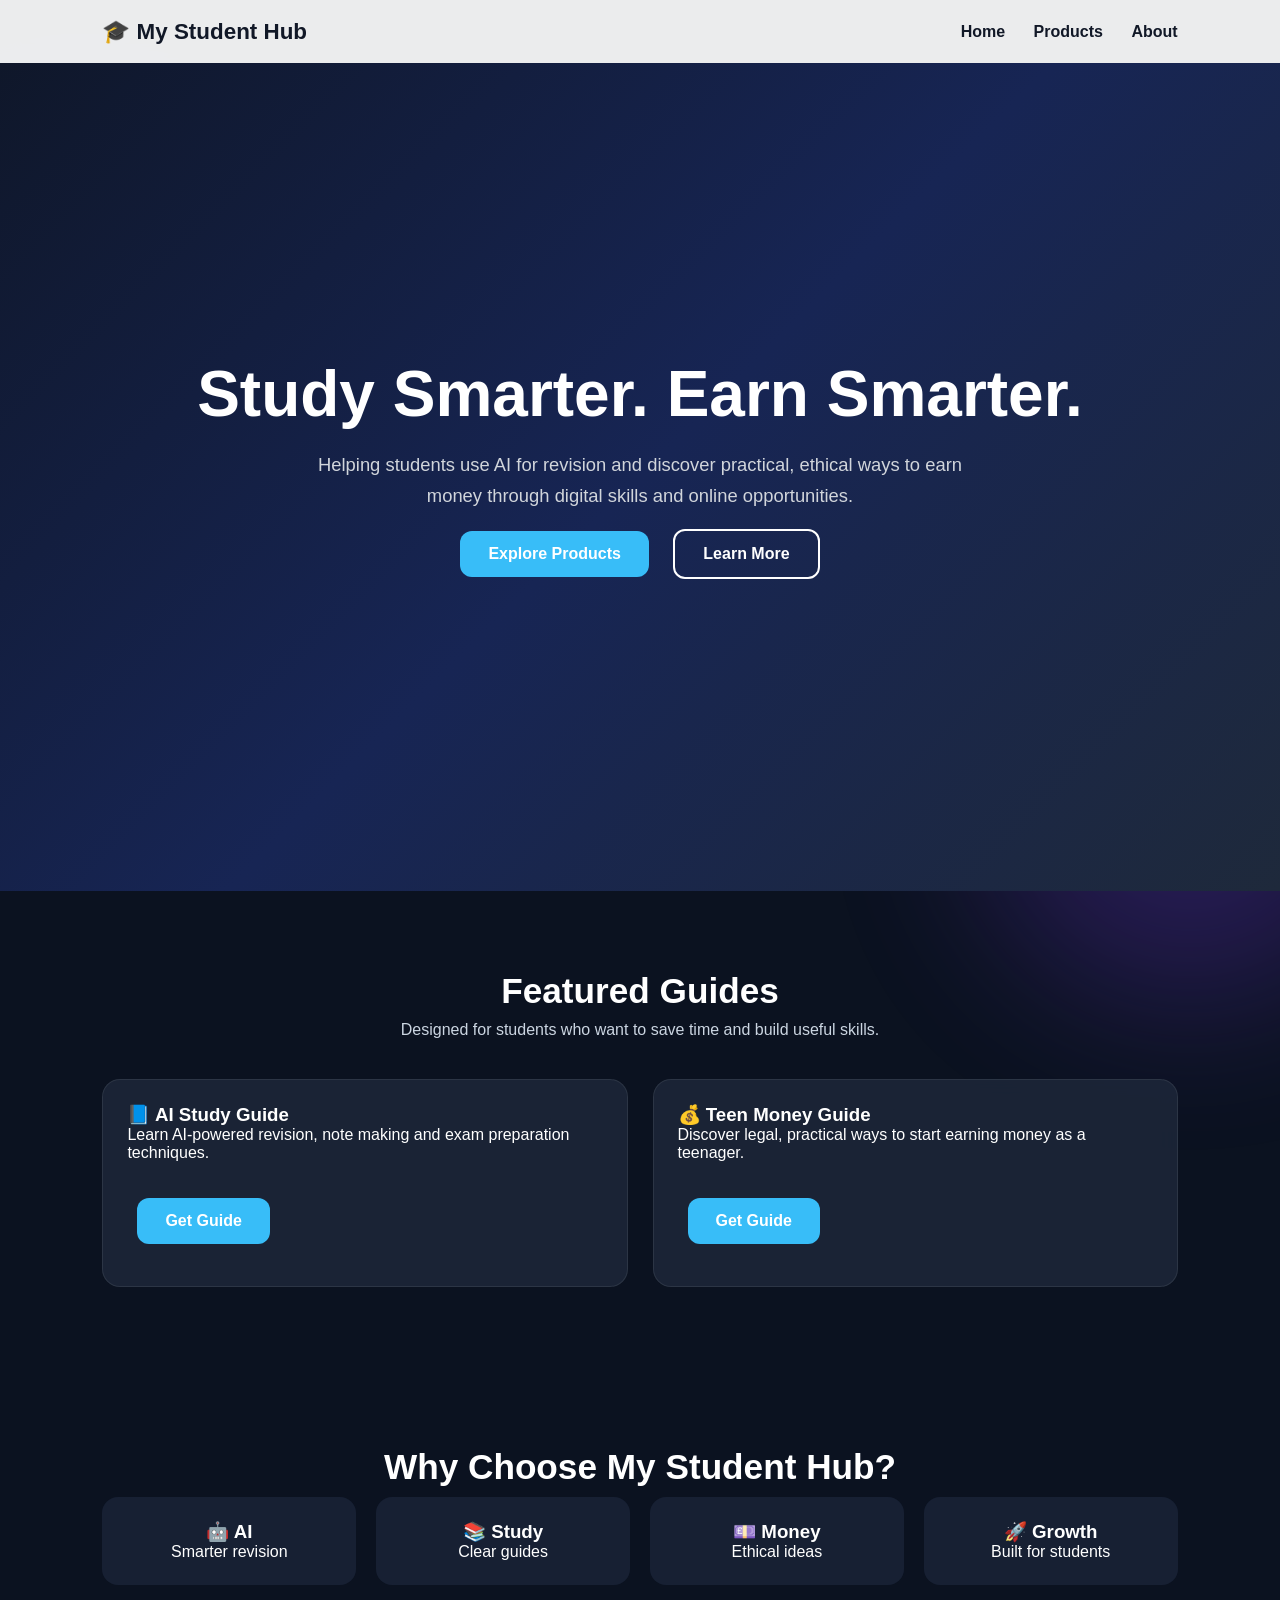
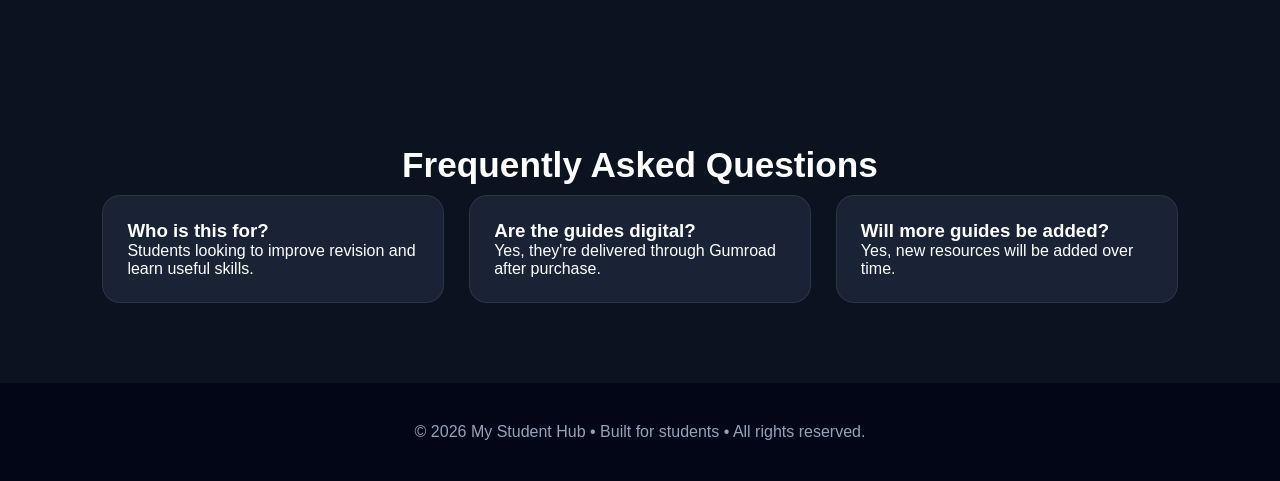
==== index.html @ e9c792fe "index.html" ====
<!DOCTYPE html>
<html lang="en">
<head>
<meta charset="UTF-8">
<meta name="viewport" content="width=device-width, initial-scale=1.0">
<title>My Student Hub | Study Smarter & Earn Online</title>
<meta name="google-site-verification" content="0TuFK6ai9F5RShc6UQ7KDtGLN-FlyP6Ltf-_mfKxZ2s" />
<style>
*{margin:0;padding:0;box-sizing:border-box;scroll-behavior:smooth}
body{font-family:Arial,sans-serif;background:#0b1220;color:#fff;overflow-x:hidden}
body:before,body:after{content:"";position:fixed;border-radius:50%;filter:blur(80px);opacity:.25;z-index:-1}
body:before{width:320px;height:320px;background:#38bdf8;left:-80px;top:120px}
body:after{width:420px;height:420px;background:#7c3aed;right:-120px;bottom:-100px}
nav{position:sticky;top:0;background:rgba(255,255,255,.92);backdrop-filter:blur(10px);display:flex;justify-content:space-between;align-items:center;padding:18px 8%;z-index:99}
.logo{font-weight:700;font-size:1.4rem;color:#111827}
.links a{text-decoration:none;color:#111827;margin-left:24px;font-weight:bold}
.links a:hover{color:#0ea5e9}
.hero{min-height:92vh;display:flex;align-items:center;justify-content:center;text-align:center;padding:40px;background:linear-gradient(135deg,#0f172a,#172554,#1e293b)}
.hero h1{font-size:4rem;margin-bottom:18px}
.hero p{max-width:700px;margin:auto;color:#d1d5db;font-size:1.15rem;line-height:1.7}
.btn{display:inline-block;margin:18px 10px;padding:14px 28px;border-radius:12px;text-decoration:none;font-weight:bold;transition:.3s}
.primary{background:#38bdf8;color:#fff}
.secondary{border:2px solid #fff;color:#fff}
.btn:hover{transform:translateY(-4px)}
section{padding:80px 8%}
h2{text-align:center;font-size:2.2rem;margin-bottom:10px}
.sub{text-align:center;color:#cbd5e1;margin-bottom:40px}
.grid{display:grid;grid-template-columns:repeat(auto-fit,minmax(280px,1fr));gap:25px}
.card{background:rgba(30,41,59,.8);backdrop-filter:blur(10px);padding:24px;border-radius:18px;border:1px solid rgba(255,255,255,.08);transition:.3s}
.card:hover{transform:translateY(-8px)}
.stats{display:grid;grid-template-columns:repeat(auto-fit,minmax(180px,1fr));gap:20px;text-align:center}
.stat{background:#172033;padding:24px;border-radius:16px}
footer{padding:40px 8%;text-align:center;background:#020617;color:#94a3b8}
@media(max-width:700px){
.hero h1{font-size:2.6rem}
nav{flex-direction:column;gap:12px}
.links a{margin:0 10px}
}
</style>
</head>
<body>
<nav>
<div class="logo">🎓 My Student Hub</div>
<div class="links">
<a href="index.html">Home</a>
<a href="product.html">Products</a>
<a href="about.html">About</a>
</div>
</nav>

<section class="hero">
<div>
<h1>Study Smarter. Earn Smarter.</h1>
<p>Helping students use AI for revision and discover practical, ethical ways to earn money through digital skills and online opportunities.</p>
<a class="btn primary" href="product.html">Explore Products</a>
<a class="btn secondary" href="about.html">Learn More</a>
</div>
</section>

<section>
<h2>Featured Guides</h2>
<p class="sub">Designed for students who want to save time and build useful skills.</p>
<div class="grid">
<div class="card">
<h3>📘 AI Study Guide</h3>
<p>Learn AI-powered revision, note making and exam preparation techniques.</p><br>
<a class="btn primary" target="_blank" href="https://pu1se.gumroad.com/l/oousnd">Get Guide</a>
</div>
<div class="card">
<h3>💰 Teen Money Guide</h3>
<p>Discover legal, practical ways to start earning money as a teenager.</p><br>
<a class="btn primary" target="_blank" href="https://pu1se.gumroad.com/l/gugglx">Get Guide</a>
</div>
</div>
</section>

<section>
<h2>Why Choose My Student Hub?</h2>
<div class="stats">
<div class="stat"><h3>🤖 AI</h3><p>Smarter revision</p></div>
<div class="stat"><h3>📚 Study</h3><p>Clear guides</p></div>
<div class="stat"><h3>💷 Money</h3><p>Ethical ideas</p></div>
<div class="stat"><h3>🚀 Growth</h3><p>Built for students</p></div>
</div>
</section>

<section>
<h2>Frequently Asked Questions</h2>
<div class="grid">
<div class="card"><h3>Who is this for?</h3><p>Students looking to improve revision and learn useful skills.</p></div>
<div class="card"><h3>Are the guides digital?</h3><p>Yes, they're delivered through Gumroad after purchase.</p></div>
<div class="card"><h3>Will more guides be added?</h3><p>Yes, new resources will be added over time.</p></div>
</div>
</section>

<footer>
<p>© 2026 My Student Hub • Built for students • All rights reserved.</p>
</footer>
</body>
</html>
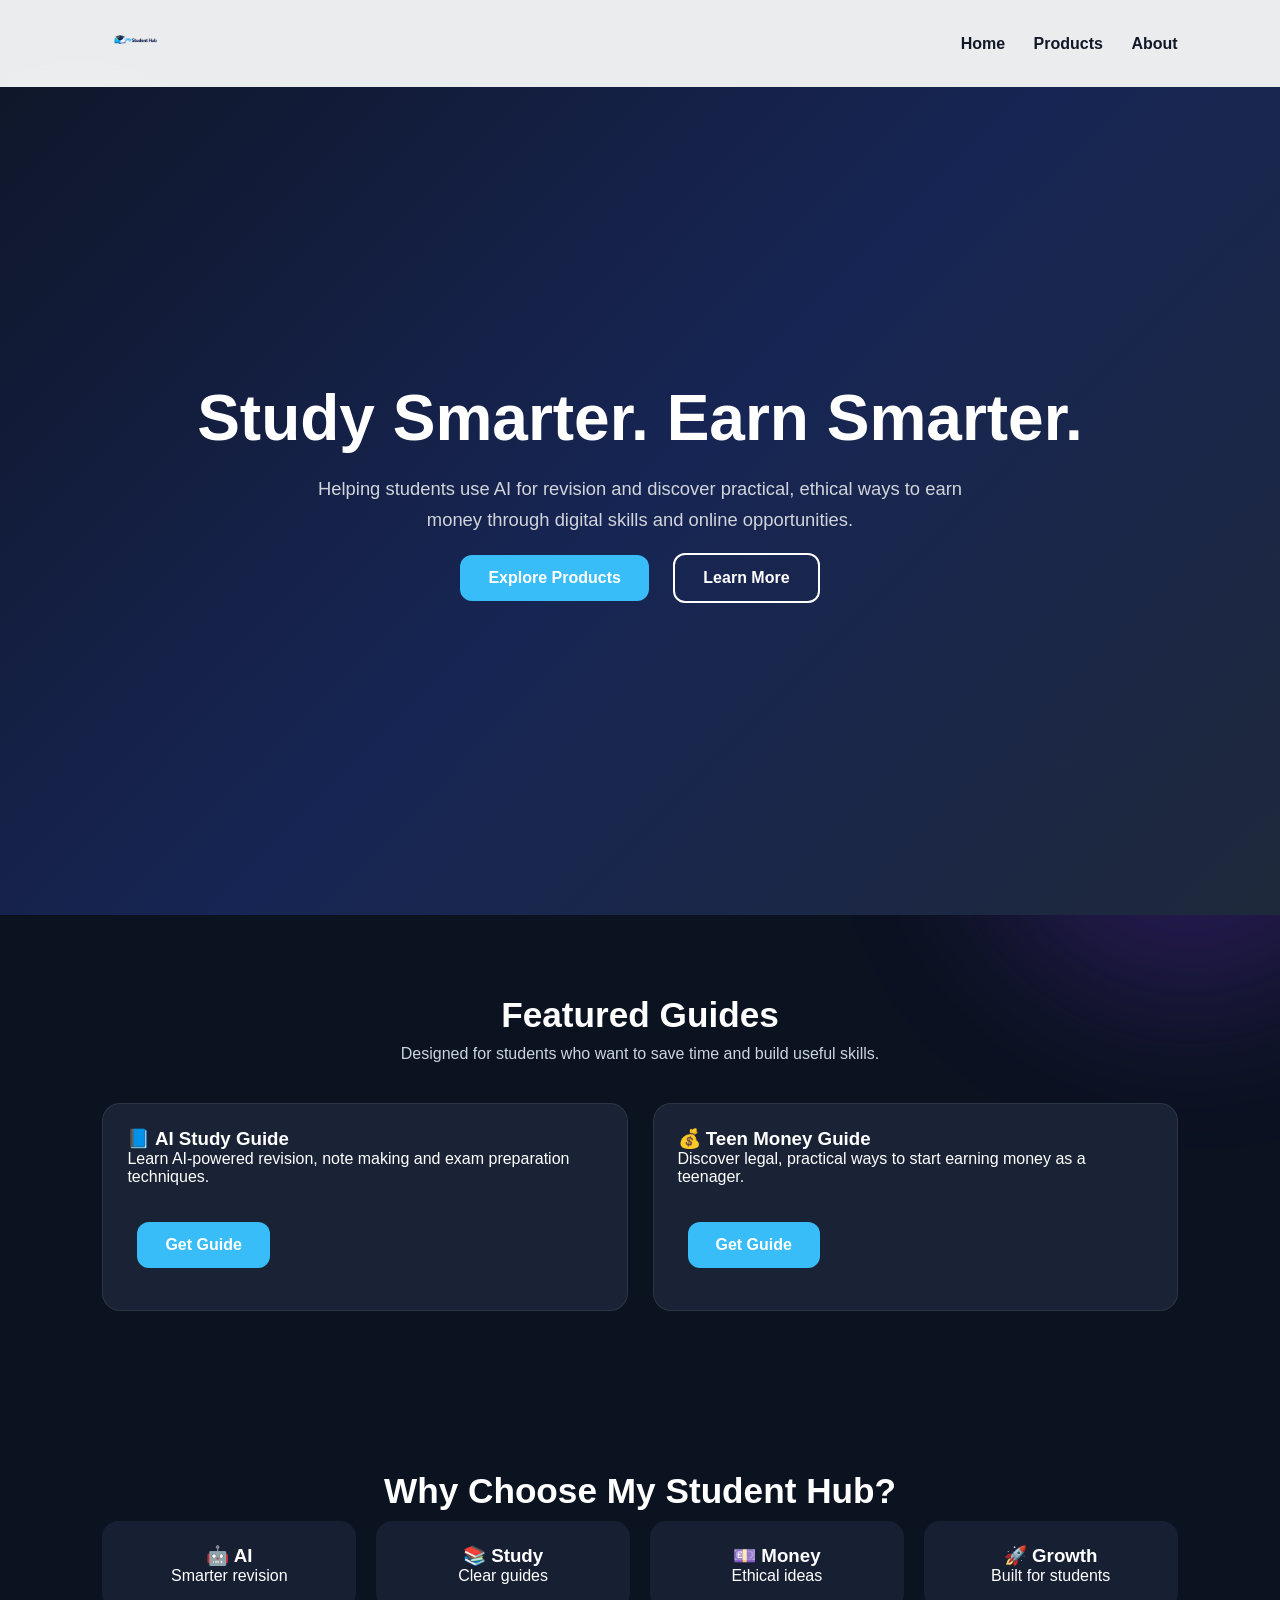
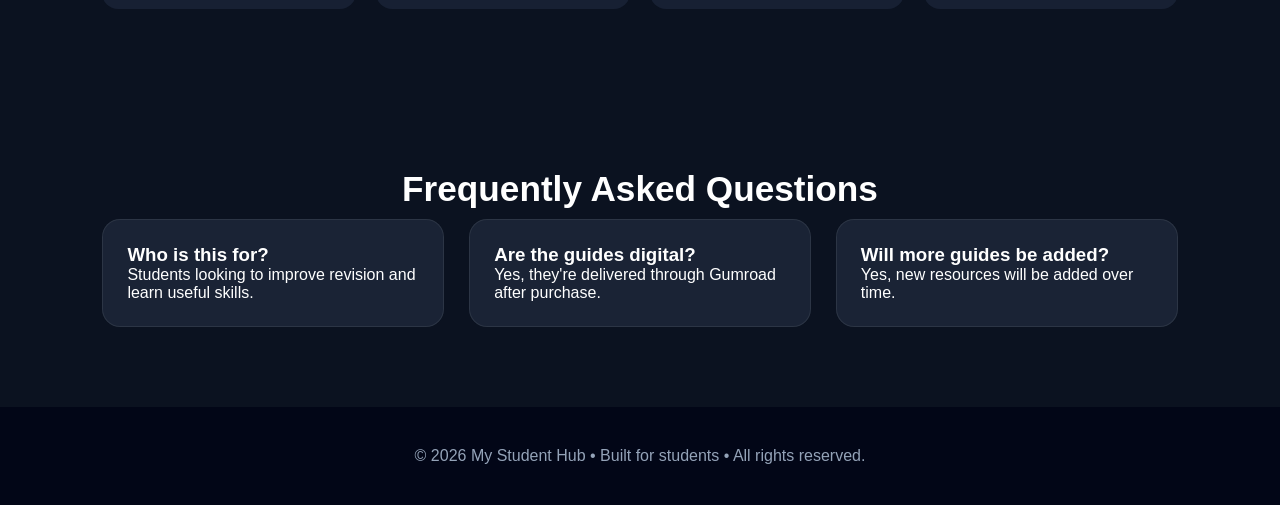
==== commit 514c3f06: "index.html" ====
--- a/index.html
+++ b/index.html
@@ -4,7 +4,11 @@
 <meta charset="UTF-8">
 <meta name="viewport" content="width=device-width, initial-scale=1.0">
 <title>My Student Hub | Study Smarter & Earn Online</title>
+
+<link rel="icon" type="image/png" href="logo.png">
+
 <meta name="google-site-verification" content="0TuFK6ai9F5RShc6UQ7KDtGLN-FlyP6Ltf-_mfKxZ2s" />
+
 <style>
 *{margin:0;padding:0;box-sizing:border-box;scroll-behavior:smooth}
 body{font-family:Arial,sans-serif;background:#0b1220;color:#fff;overflow-x:hidden}
@@ -40,7 +44,11 @@
 </head>
 <body>
 <nav>
-<div class="logo">🎓 My Student Hub</div>
+<div class="logo">
+    <a href="index.html">
+        <img src="logo.png" alt="My Student Hub Logo" height="45">
+    </a>
+</div>
 <div class="links">
 <a href="index.html">Home</a>
 <a href="product.html">Products</a>
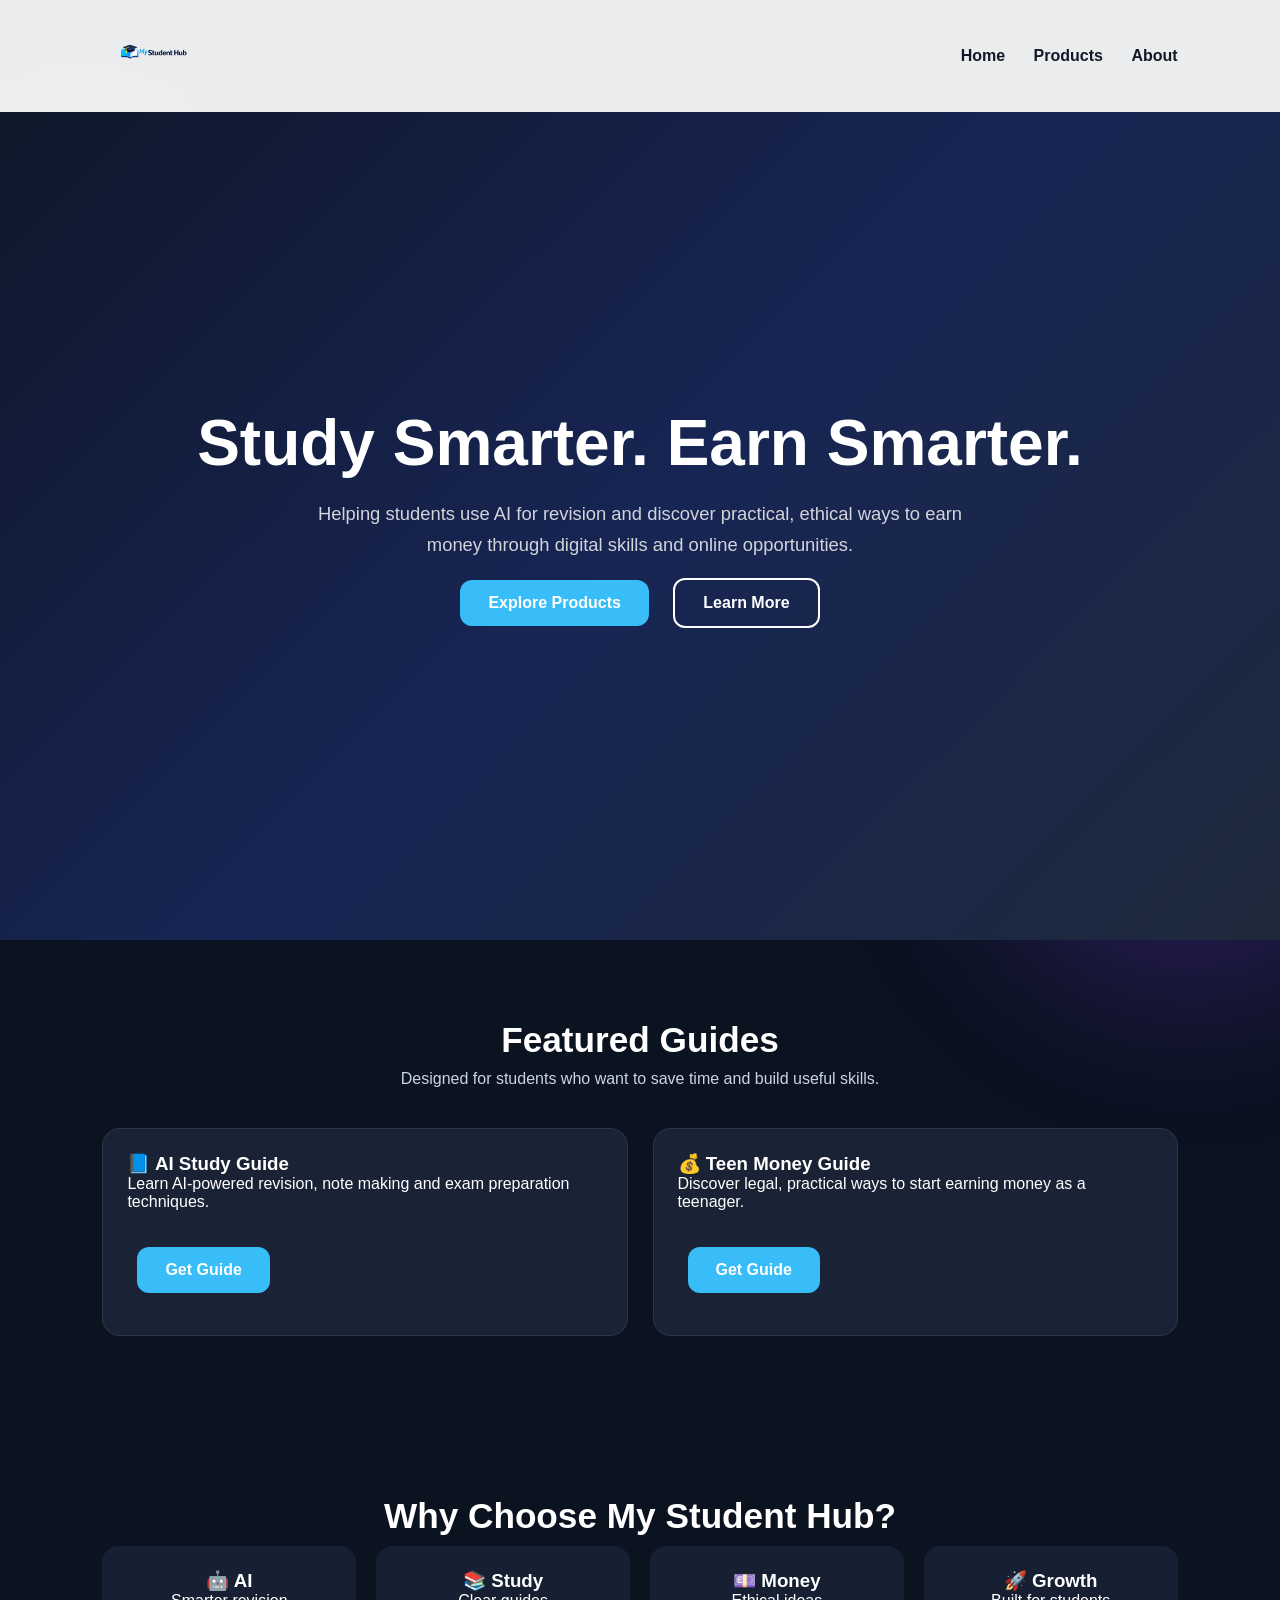
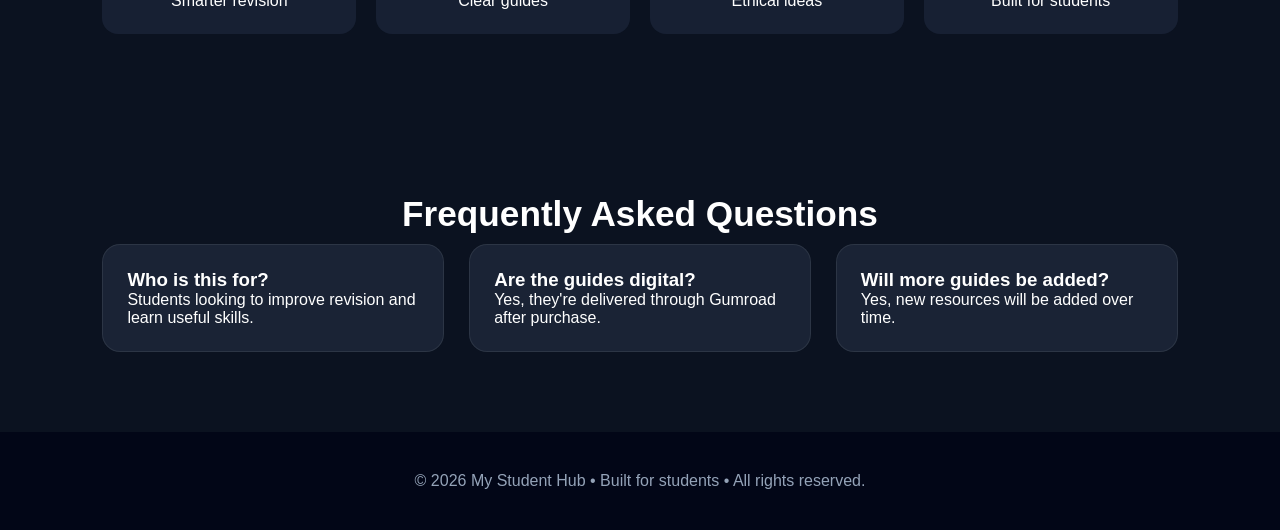
==== commit 3cbac10e: "index.html" ====
--- a/index.html
+++ b/index.html
@@ -46,7 +46,7 @@
 <nav>
 <div class="logo">
     <a href="index.html">
-        <img src="logo.png" alt="My Student Hub Logo" height="45">
+        <img src="logo.png" alt="My Student Hub Logo" height="70">
     </a>
 </div>
 <div class="links">
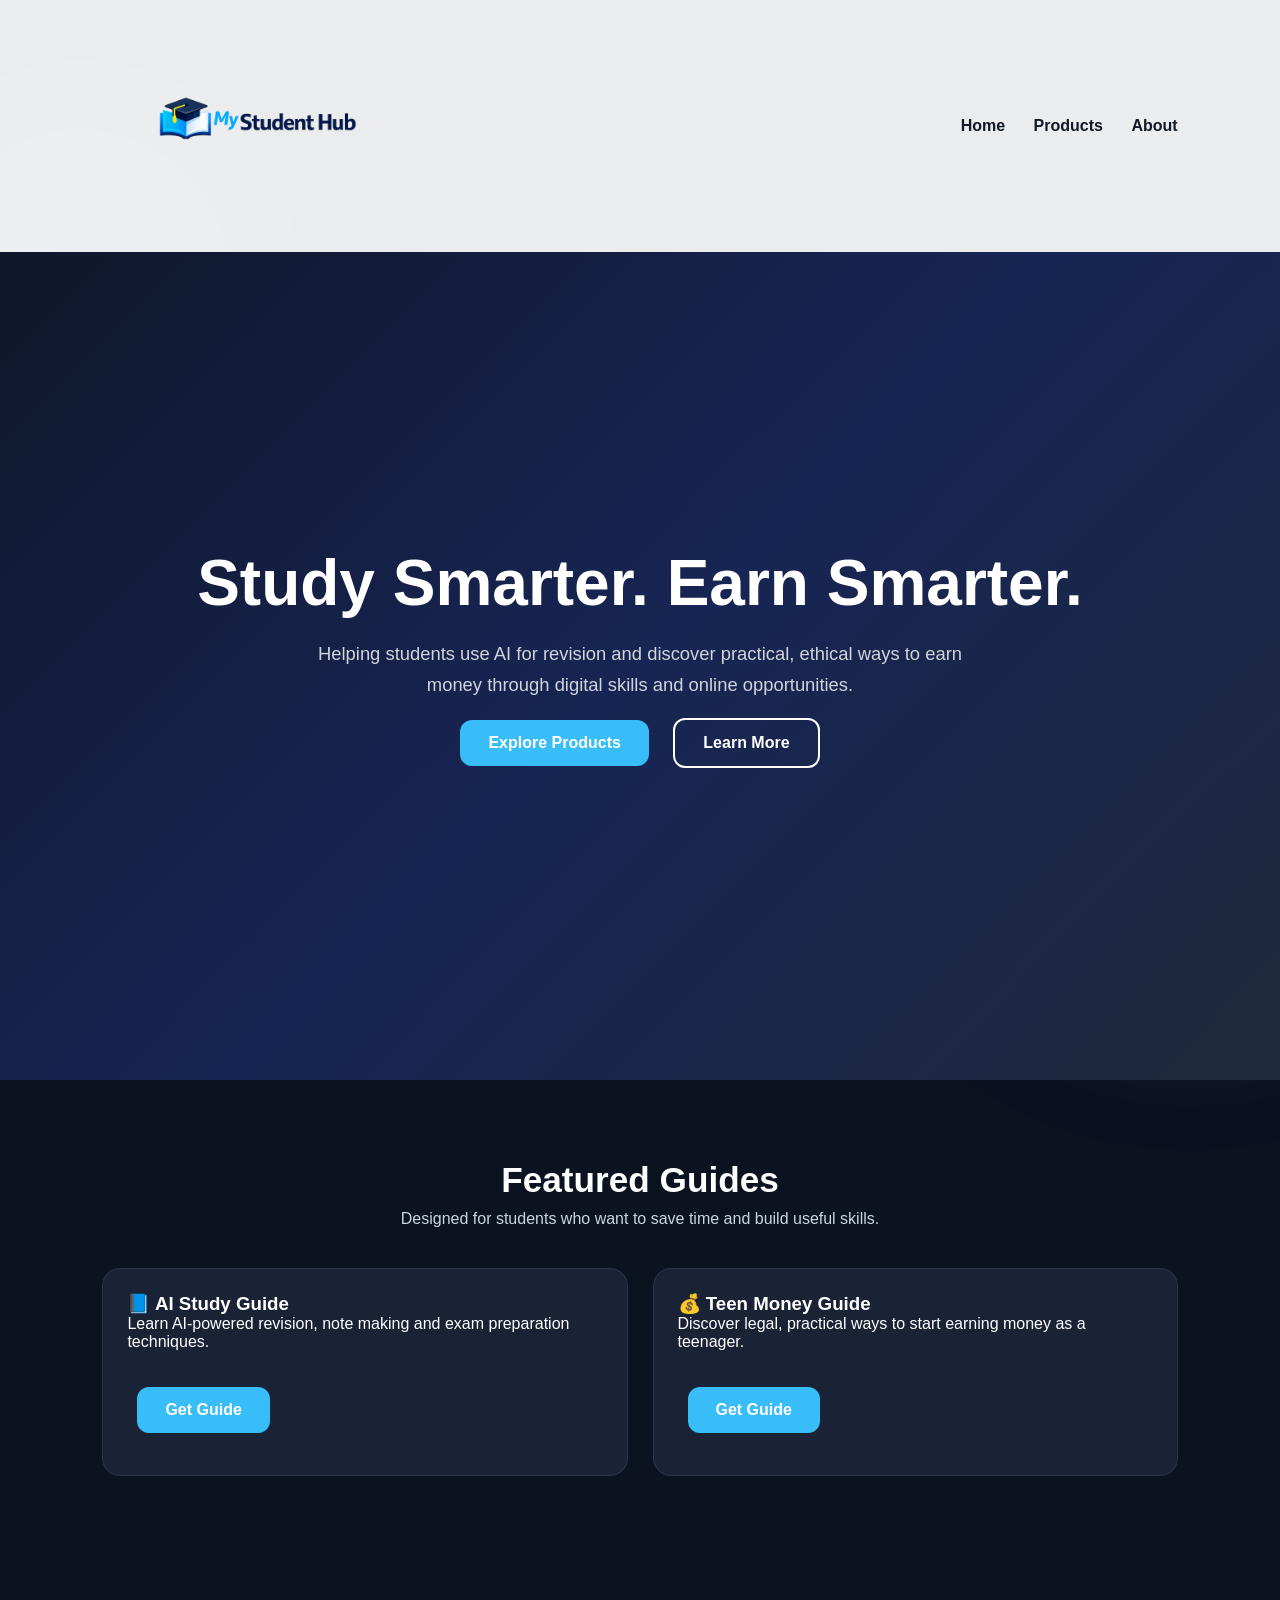
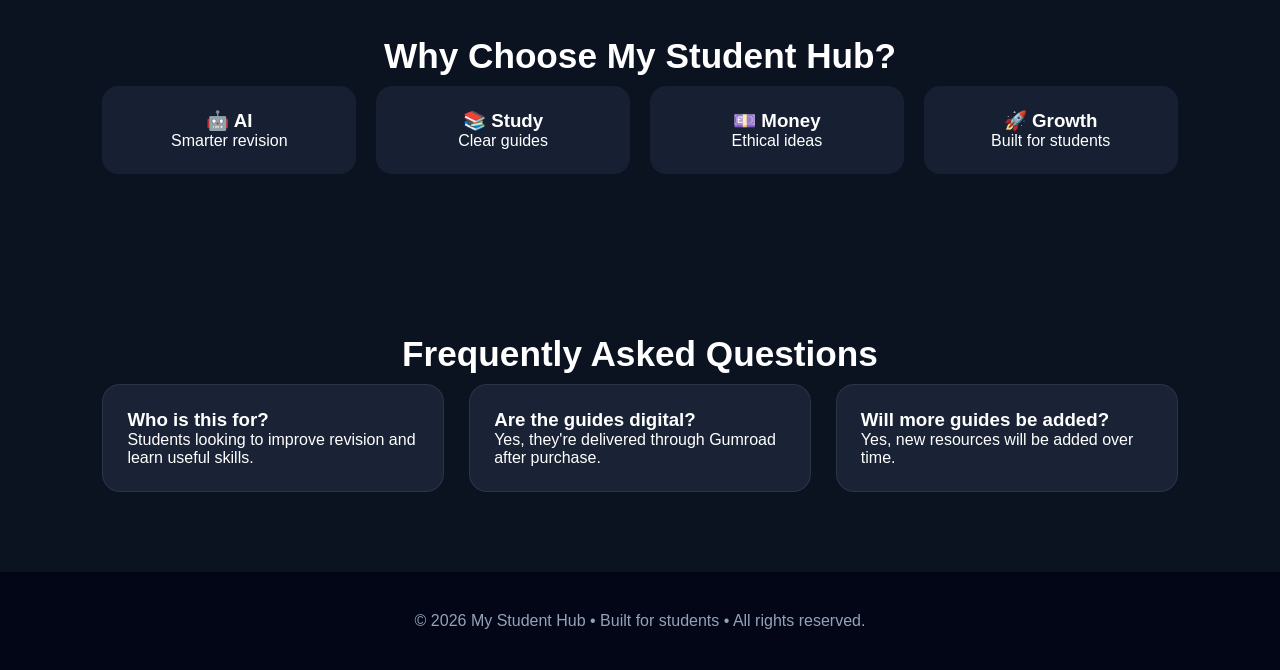
==== commit 1f356e8f: "index.html" ====
--- a/index.html
+++ b/index.html
@@ -46,7 +46,7 @@
 <nav>
 <div class="logo">
     <a href="index.html">
-        <img src="logo.png" alt="My Student Hub Logo" height="70">
+        <img src="logo.png" alt="My Student Hub Logo" height="210">
     </a>
 </div>
 <div class="links">
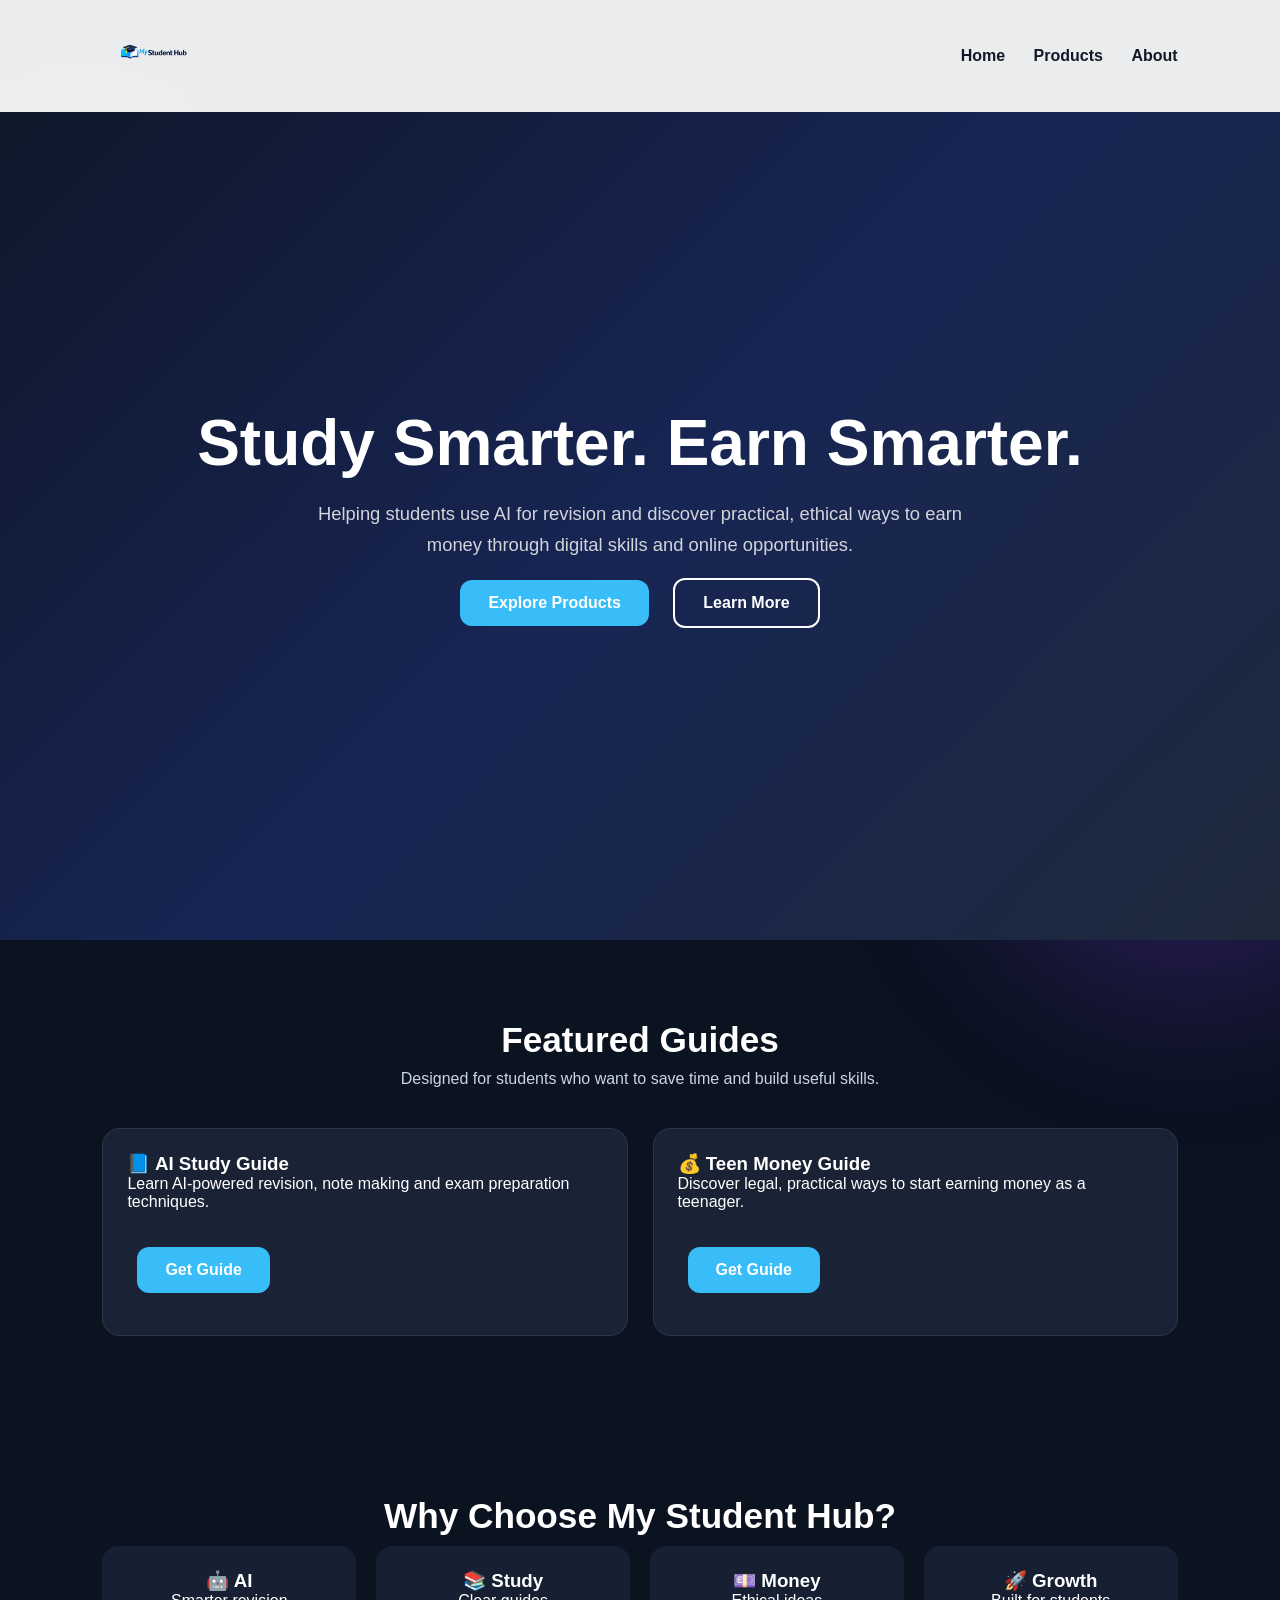
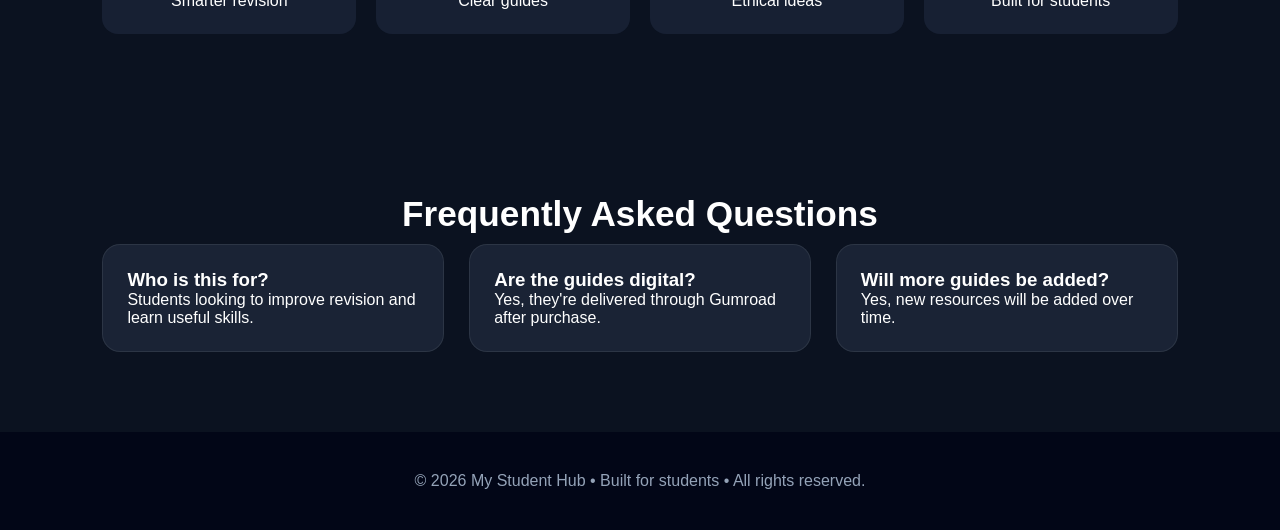
==== commit a7f8fd8a: "index.html" ====
--- a/index.html
+++ b/index.html
@@ -46,7 +46,7 @@
 <nav>
 <div class="logo">
     <a href="index.html">
-        <img src="logo.png" alt="My Student Hub Logo" height="210">
+        <img src="logo.png" alt="My Student Hub Logo" height="70">
     </a>
 </div>
 <div class="links">
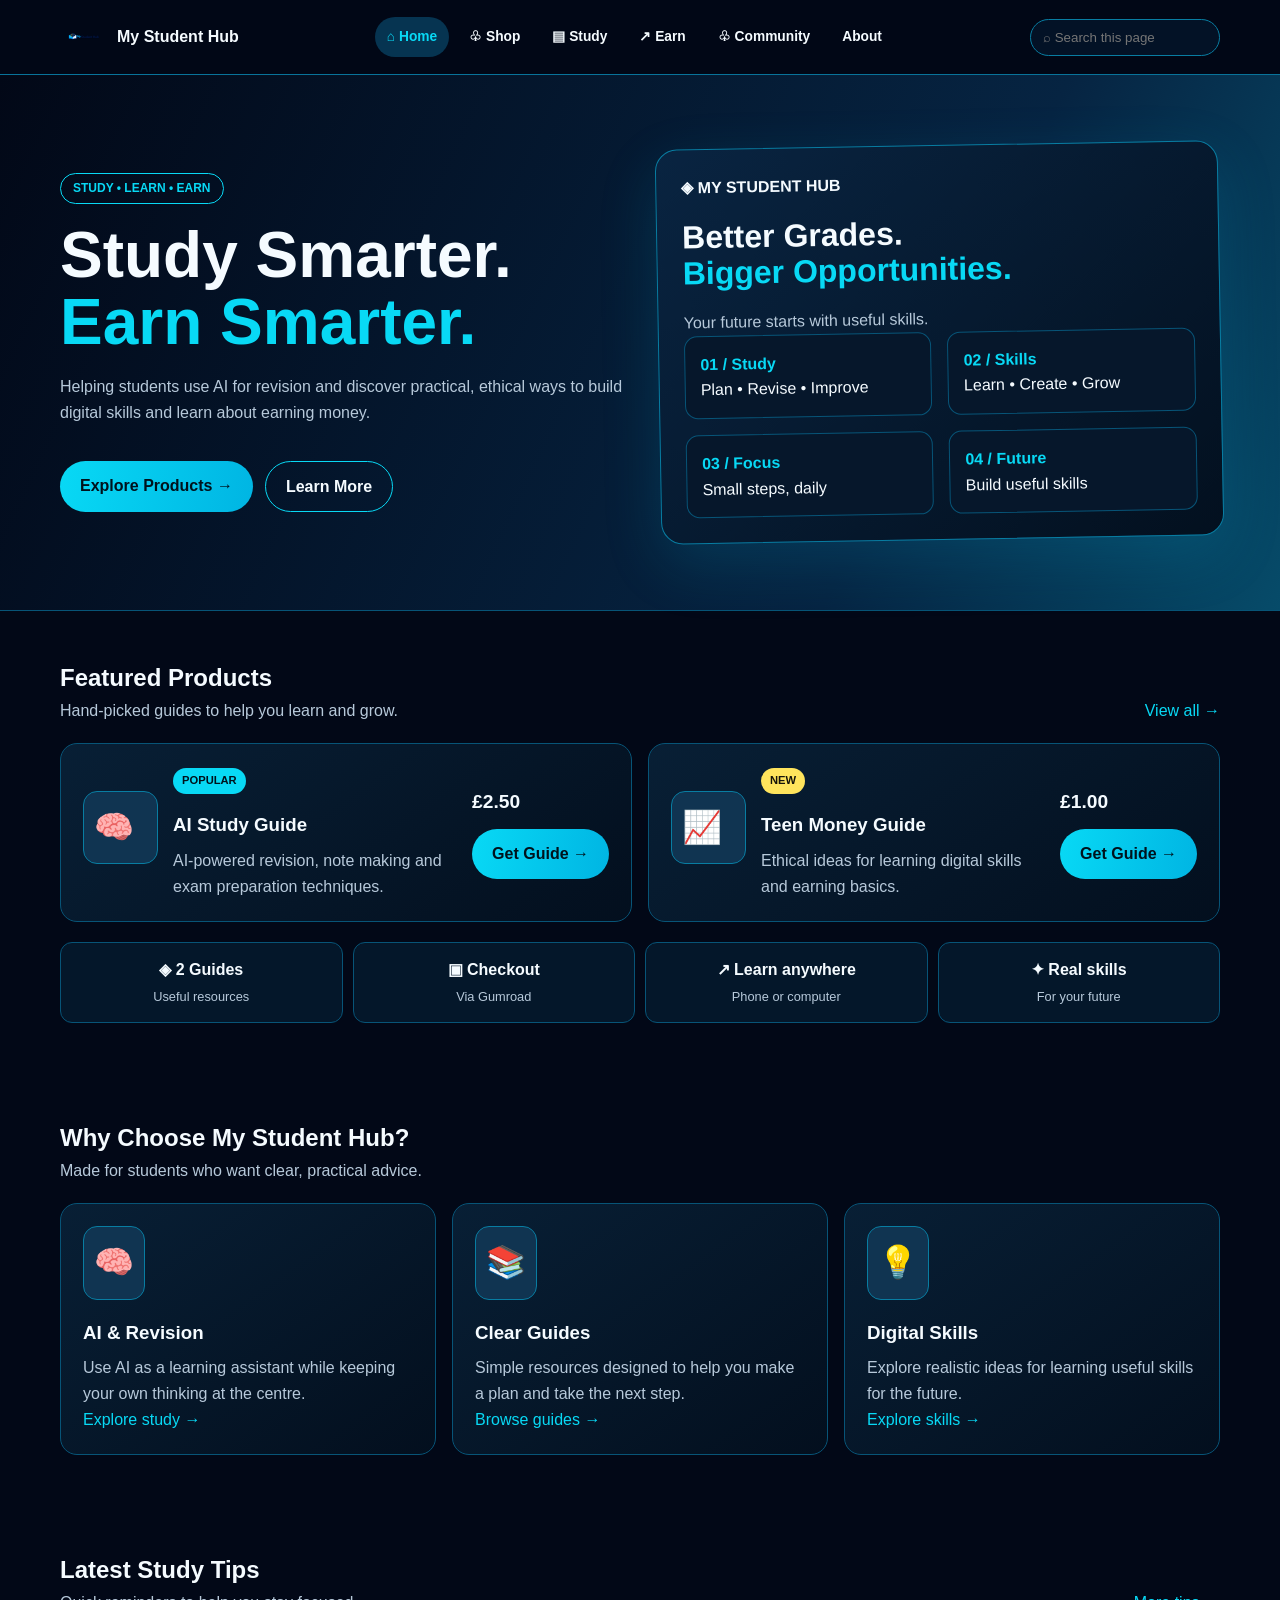
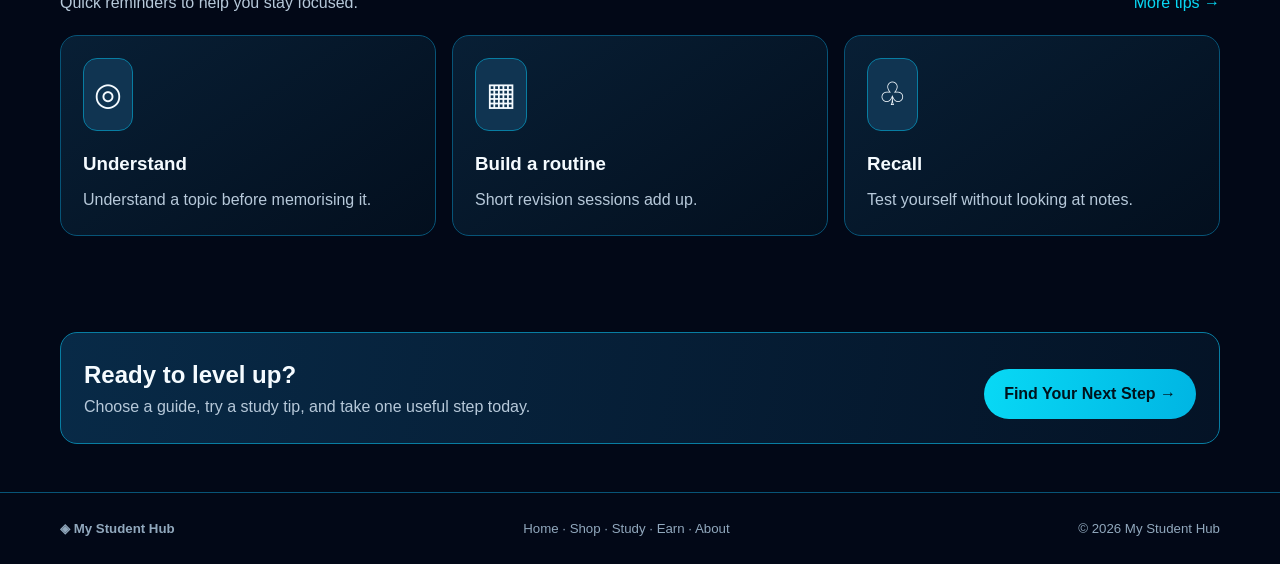
==== commit a39e997c: "Add files via upload" ====
--- a/index.html
+++ b/index.html
@@ -1,108 +1,6 @@
-<!DOCTYPE html>
-<html lang="en">
-<head>
-<meta charset="UTF-8">
-<meta name="viewport" content="width=device-width, initial-scale=1.0">
-<title>My Student Hub | Study Smarter & Earn Online</title>
-
-<link rel="icon" type="image/png" href="logo.png">
-
-<meta name="google-site-verification" content="0TuFK6ai9F5RShc6UQ7KDtGLN-FlyP6Ltf-_mfKxZ2s" />
-
-<style>
-*{margin:0;padding:0;box-sizing:border-box;scroll-behavior:smooth}
-body{font-family:Arial,sans-serif;background:#0b1220;color:#fff;overflow-x:hidden}
-body:before,body:after{content:"";position:fixed;border-radius:50%;filter:blur(80px);opacity:.25;z-index:-1}
-body:before{width:320px;height:320px;background:#38bdf8;left:-80px;top:120px}
-body:after{width:420px;height:420px;background:#7c3aed;right:-120px;bottom:-100px}
-nav{position:sticky;top:0;background:rgba(255,255,255,.92);backdrop-filter:blur(10px);display:flex;justify-content:space-between;align-items:center;padding:18px 8%;z-index:99}
-.logo{font-weight:700;font-size:1.4rem;color:#111827}
-.links a{text-decoration:none;color:#111827;margin-left:24px;font-weight:bold}
-.links a:hover{color:#0ea5e9}
-.hero{min-height:92vh;display:flex;align-items:center;justify-content:center;text-align:center;padding:40px;background:linear-gradient(135deg,#0f172a,#172554,#1e293b)}
-.hero h1{font-size:4rem;margin-bottom:18px}
-.hero p{max-width:700px;margin:auto;color:#d1d5db;font-size:1.15rem;line-height:1.7}
-.btn{display:inline-block;margin:18px 10px;padding:14px 28px;border-radius:12px;text-decoration:none;font-weight:bold;transition:.3s}
-.primary{background:#38bdf8;color:#fff}
-.secondary{border:2px solid #fff;color:#fff}
-.btn:hover{transform:translateY(-4px)}
-section{padding:80px 8%}
-h2{text-align:center;font-size:2.2rem;margin-bottom:10px}
-.sub{text-align:center;color:#cbd5e1;margin-bottom:40px}
-.grid{display:grid;grid-template-columns:repeat(auto-fit,minmax(280px,1fr));gap:25px}
-.card{background:rgba(30,41,59,.8);backdrop-filter:blur(10px);padding:24px;border-radius:18px;border:1px solid rgba(255,255,255,.08);transition:.3s}
-.card:hover{transform:translateY(-8px)}
-.stats{display:grid;grid-template-columns:repeat(auto-fit,minmax(180px,1fr));gap:20px;text-align:center}
-.stat{background:#172033;padding:24px;border-radius:16px}
-footer{padding:40px 8%;text-align:center;background:#020617;color:#94a3b8}
-@media(max-width:700px){
-.hero h1{font-size:2.6rem}
-nav{flex-direction:column;gap:12px}
-.links a{margin:0 10px}
-}
-</style>
-</head>
-<body>
-<nav>
-<div class="logo">
-    <a href="index.html">
-        <img src="logo.png" alt="My Student Hub Logo" height="70">
-    </a>
-</div>
-<div class="links">
-<a href="index.html">Home</a>
-<a href="product.html">Products</a>
-<a href="about.html">About</a>
-</div>
-</nav>
-
-<section class="hero">
-<div>
-<h1>Study Smarter. Earn Smarter.</h1>
-<p>Helping students use AI for revision and discover practical, ethical ways to earn money through digital skills and online opportunities.</p>
-<a class="btn primary" href="product.html">Explore Products</a>
-<a class="btn secondary" href="about.html">Learn More</a>
-</div>
-</section>
-
-<section>
-<h2>Featured Guides</h2>
-<p class="sub">Designed for students who want to save time and build useful skills.</p>
-<div class="grid">
-<div class="card">
-<h3>📘 AI Study Guide</h3>
-<p>Learn AI-powered revision, note making and exam preparation techniques.</p><br>
-<a class="btn primary" target="_blank" href="https://pu1se.gumroad.com/l/oousnd">Get Guide</a>
-</div>
-<div class="card">
-<h3>💰 Teen Money Guide</h3>
-<p>Discover legal, practical ways to start earning money as a teenager.</p><br>
-<a class="btn primary" target="_blank" href="https://pu1se.gumroad.com/l/gugglx">Get Guide</a>
-</div>
-</div>
-</section>
-
-<section>
-<h2>Why Choose My Student Hub?</h2>
-<div class="stats">
-<div class="stat"><h3>🤖 AI</h3><p>Smarter revision</p></div>
-<div class="stat"><h3>📚 Study</h3><p>Clear guides</p></div>
-<div class="stat"><h3>💷 Money</h3><p>Ethical ideas</p></div>
-<div class="stat"><h3>🚀 Growth</h3><p>Built for students</p></div>
-</div>
-</section>
-
-<section>
-<h2>Frequently Asked Questions</h2>
-<div class="grid">
-<div class="card"><h3>Who is this for?</h3><p>Students looking to improve revision and learn useful skills.</p></div>
-<div class="card"><h3>Are the guides digital?</h3><p>Yes, they're delivered through Gumroad after purchase.</p></div>
-<div class="card"><h3>Will more guides be added?</h3><p>Yes, new resources will be added over time.</p></div>
-</div>
-</section>
-
-<footer>
-<p>© 2026 My Student Hub • Built for students • All rights reserved.</p>
-</footer>
-</body>
-</html>
+<!doctype html><html lang="en"><head><meta charset="utf-8"><meta name="viewport" content="width=device-width,initial-scale=1"><title>My Student Hub | Study Smarter & Earn Smarter</title><meta name="description" content="Student-friendly resources, revision tips and practical digital skills from My Student Hub."><link rel="icon" type="image/png" href="logo.png"><link rel="stylesheet" href="style.css"><meta name="google-site-verification" content="0TuFK6ai9F5RShc6UQ7KDtGLN-FlyP6Ltf-_mfKxZ2s"></head><body><header class="top"><div class="wrap nav"><a class="brand" href="index.html"><img src="logo.png" alt="My Student Hub logo"><span>My Student Hub</span></a><nav class="links"><a class="active" href="index.html">⌂ Home</a><a class="" href="product.html">♧ Shop</a><a class="" href="study.html">▤ Study</a><a class="" href="earn.html">↗ Earn</a><a class="" href="community.html">♧ Community</a><a href="about.html">About</a></nav><input class="search" data-search placeholder="⌕ Search this page" aria-label="Search"></div></header>
+<main><section class="hero"><div class="wrap heroGrid"><div><span class="eyebrow">STUDY • LEARN • EARN</span><h1>Study Smarter.<br><span class="cyan">Earn Smarter.</span></h1><p>Helping students use AI for revision and discover practical, ethical ways to build digital skills and learn about earning money.</p><div class="buttons"><a class="btn primary" href="product.html">Explore Products →</a><a class="btn outline" href="about.html">Learn More</a></div></div><div class="mock"><b>◈ MY STUDENT HUB</b><h2>Better Grades.<br><span class="cyan">Bigger Opportunities.</span></h2><p>Your future starts with useful skills.</p><div class="tiles"><div class="tile"><b>01 / Study</b>Plan • Revise • Improve</div><div class="tile"><b>02 / Skills</b>Learn • Create • Grow</div><div class="tile"><b>03 / Focus</b>Small steps, daily</div><div class="tile"><b>04 / Future</b>Build useful skills</div></div></div></div></section>
+<section class="section wrap"><div class="heading"><div><h2>Featured Products</h2><p>Hand-picked guides to help you learn and grow.</p></div><a class="cyan" href="product.html">View all →</a></div><div class="grid" style="grid-template-columns:repeat(2,1fr)"><article class="card product" data-item><div class="icon">🧠</div><div><span class="pill">POPULAR</span><h3>AI Study Guide</h3><p>AI-powered revision, note making and exam preparation techniques.</p></div><div><div class="price">£2.50</div><a class="btn primary" href="https://pu1se.gumroad.com/l/oousnd" target="_blank" rel="noopener">Get Guide →</a></div></article><article class="card product" data-item><div class="icon">📈</div><div><span class="pill yellow">NEW</span><h3>Teen Money Guide</h3><p>Ethical ideas for learning digital skills and earning basics.</p></div><div><div class="price">£1.00</div><a class="btn primary" href="https://pu1se.gumroad.com/l/gugglx" target="_blank" rel="noopener">Get Guide →</a></div></article></div><div class="features"><div class="feature"><b>◈ 2 Guides</b><span>Useful resources</span></div><div class="feature"><b>▣ Checkout</b><span>Via Gumroad</span></div><div class="feature"><b>↗ Learn anywhere</b><span>Phone or computer</span></div><div class="feature"><b>✦ Real skills</b><span>For your future</span></div></div></section>
+<section class="section wrap"><div class="heading"><div><h2>Why Choose My Student Hub?</h2><p>Made for students who want clear, practical advice.</p></div></div><div class="grid"><article class="card" data-item><div class="icon">🧠</div><h3>AI & Revision</h3><p>Use AI as a learning assistant while keeping your own thinking at the centre.</p><a class="cyan" href="study.html">Explore study →</a></article><article class="card" data-item><div class="icon">📚</div><h3>Clear Guides</h3><p>Simple resources designed to help you make a plan and take the next step.</p><a class="cyan" href="product.html">Browse guides →</a></article><article class="card" data-item><div class="icon">💡</div><h3>Digital Skills</h3><p>Explore realistic ideas for learning useful skills for the future.</p><a class="cyan" href="earn.html">Explore skills →</a></article></div></section>
+<section class="section wrap"><div class="heading"><div><h2>Latest Study Tips</h2><p>Quick reminders to help you stay focused.</p></div><a class="cyan" href="study.html">More tips →</a></div><div class="grid"><div class="card" data-item><div class="icon">◎</div><h3>Understand</h3><p>Understand a topic before memorising it.</p></div><div class="card" data-item><div class="icon">▦</div><h3>Build a routine</h3><p>Short revision sessions add up.</p></div><div class="card" data-item><div class="icon">♧</div><h3>Recall</h3><p>Test yourself without looking at notes.</p></div></div></section>
+<section class="section wrap"><div class="banner"><div><h2>Ready to level up?</h2><p>Choose a guide, try a study tip, and take one useful step today.</p></div><a class="btn primary" href="product.html">Find Your Next Step →</a></div></section></main><footer class="footer"><div class="wrap footerInner"><b>◈ My Student Hub</b><span>Home · Shop · Study · Earn · About</span><span>© <span data-year>2026</span> My Student Hub</span></div></footer><script src="app.js"></script></body></html>
--- a/style.css
+++ b/style.css
@@ -0,0 +1 @@
+*{box-sizing:border-box;margin:0;padding:0}html{scroll-behavior:smooth}body{font-family:Arial,sans-serif;background:#020817;color:#f5fbff;line-height:1.6}a{color:inherit;text-decoration:none}.wrap{width:min(1160px,92%);margin:auto}.top{position:sticky;top:0;background:#020817ed;border-bottom:1px solid #08739a;z-index:9}.nav{display:flex;align-items:center;justify-content:space-between;gap:15px;padding:13px 0;flex-wrap:wrap}.brand{display:flex;align-items:center;gap:9px;font-weight:bold}.brand img{width:48px;height:48px;object-fit:contain}.links{display:flex;gap:8px;flex-wrap:wrap}.links a{padding:9px 12px;border-radius:20px;font-size:.86rem;font-weight:bold}.links a:hover,.active{background:#063451;color:#08d9f5}.search{max-width:190px;background:#031226;color:white;border:1px solid #087da2;padding:10px 12px;border-radius:24px}.hero,.intro{background:linear-gradient(115deg,#020817,#062442 70%,#064b69);border-bottom:1px solid #075477}.hero{padding:70px 0}.heroGrid{display:grid;grid-template-columns:1fr 1fr;align-items:center;gap:35px}.eyebrow{color:#08d9f5;border:1px solid #08d9f5;border-radius:20px;padding:5px 12px;font-size:.75rem;font-weight:bold;display:inline-block}.hero h1{font-size:clamp(2.7rem,5vw,4.5rem);line-height:1.05;margin:18px 0}.cyan{color:#08d9f5}.hero p,.intro p,.card p{color:#b7c9da}.hero p,.intro p{max-width:650px}.buttons{display:flex;gap:12px;flex-wrap:wrap;margin-top:23px}.btn{display:inline-block;padding:12px 20px;border-radius:26px;font-weight:bold;margin-top:12px}.primary{background:linear-gradient(100deg,#08d9f5,#00b5e3);color:#00121c}.outline{border:1px solid #08d9f5}.mock{border:1px solid #087da2;border-radius:22px;padding:25px;background:linear-gradient(140deg,#092441,#03101f);box-shadow:0 20px 60px #00bde526;transform:rotate(-1deg)}.mock h2{font-size:2rem;line-height:1.15;margin:18px 0}.tiles,.grid{display:grid;grid-template-columns:repeat(3,1fr);gap:16px}.tiles{grid-template-columns:repeat(2,1fr)}.tile{border:1px solid #075477;background:#06172b;padding:15px;border-radius:13px}.tile b{display:block;color:#08d9f5}.section{padding:48px 0}.heading{display:flex;justify-content:space-between;align-items:end;margin-bottom:20px;gap:15px}.heading p{color:#b7c9da}.card{border:1px solid #075477;border-radius:17px;padding:22px;background:linear-gradient(145deg,#081f35,#030f1e);min-width:0}.card:hover{border-color:#08d9f5}.card h3{margin:8px 0}.icon{font-size:2rem;background:#103451;border:1px solid #087da2;border-radius:14px;padding:10px;display:inline-block;margin-bottom:10px}.pill{display:inline-block;border-radius:20px;padding:4px 9px;background:#08d9f5;color:#00121c;font-size:.7rem;font-weight:bold;margin-bottom:8px}.yellow{background:#ffe45c;color:#15130a}.product{display:grid;grid-template-columns:75px 1fr auto;gap:15px;align-items:center}.price{font-weight:bold;font-size:1.2rem}.features{display:grid;grid-template-columns:repeat(4,1fr);gap:10px;margin-top:20px}.feature{text-align:center;background:#04172a;border:1px solid #075477;padding:14px;border-radius:12px}.feature b{display:block}.feature span{color:#b7c9da;font-size:.8rem}.intro{text-align:center;padding:55px 0}.intro h1{font-size:clamp(2.3rem,4vw,3.4rem);margin:12px 0}.intro p{margin:auto}.bullets{padding-left:20px;color:#b7c9da;margin:15px 0}.bullets li{margin:6px 0}.tip{display:none;margin-top:15px;color:#08d9f5;background:#031226;padding:12px;border-radius:10px}.banner{display:flex;justify-content:space-between;align-items:center;gap:20px;padding:23px;border:1px solid #087da2;border-radius:17px;background:linear-gradient(100deg,#082a47,#041326)}.banner p{color:#b7c9da}.footer{border-top:1px solid #075477;padding:25px 0;color:#91a8bd;font-size:.83rem}.footerInner{display:flex;justify-content:space-between;gap:15px;flex-wrap:wrap}.note{font-size:.8rem;color:#91a8bd;margin-top:14px}@media(max-width:800px){.heroGrid{grid-template-columns:1fr}.grid{grid-template-columns:repeat(2,1fr)}.features{grid-template-columns:repeat(2,1fr)}}@media(max-width:580px){.nav{justify-content:center}.brand{margin-right:auto}.links{justify-content:center}.search{display:none}.hero{padding:45px 0}.grid{grid-template-columns:1fr}.product{grid-template-columns:60px 1fr}.product .price,.product .btn{grid-column:2}.features{grid-template-columns:repeat(2,1fr)}.heading,.banner{align-items:flex-start;flex-direction:column}.section{padding:35px 0}}
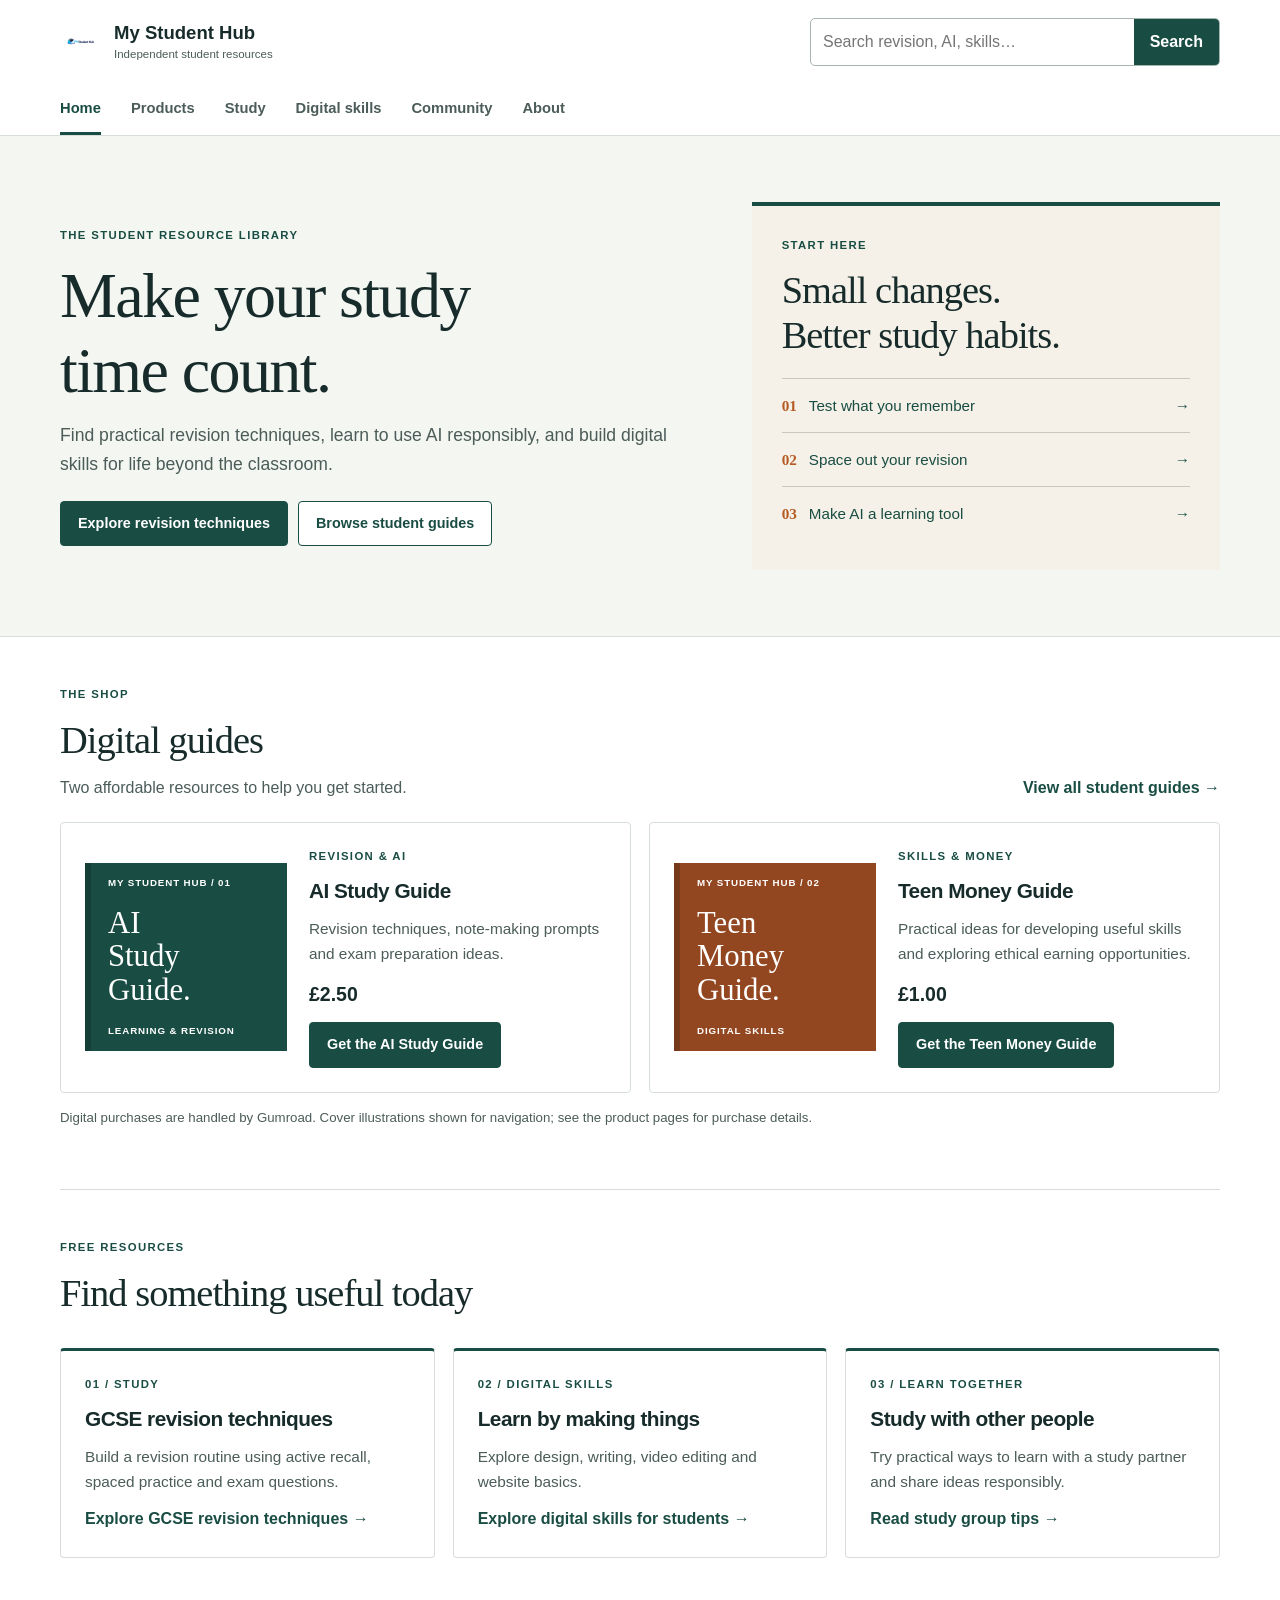
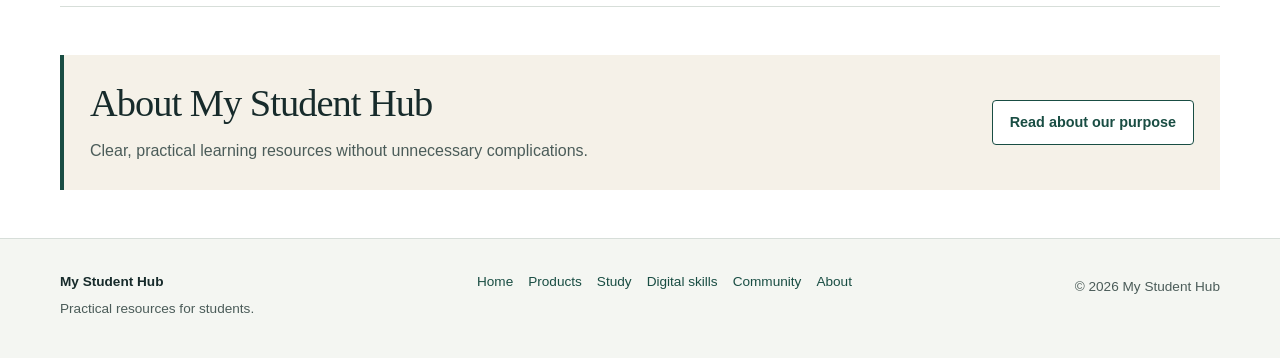
==== commit 244385a5: "Redesign My Student Hub with editorial layout, site-wide search and tiger transitions" ====
--- a/index.html
+++ b/index.html
@@ -1,6 +1,4 @@
-<!doctype html><html lang="en"><head><meta charset="utf-8"><meta name="viewport" content="width=device-width,initial-scale=1"><title>My Student Hub | Study Smarter & Earn Smarter</title><meta name="description" content="Student-friendly resources, revision tips and practical digital skills from My Student Hub."><link rel="icon" type="image/png" href="logo.png"><link rel="stylesheet" href="style.css"><meta name="google-site-verification" content="0TuFK6ai9F5RShc6UQ7KDtGLN-FlyP6Ltf-_mfKxZ2s"></head><body><header class="top"><div class="wrap nav"><a class="brand" href="index.html"><img src="logo.png" alt="My Student Hub logo"><span>My Student Hub</span></a><nav class="links"><a class="active" href="index.html">⌂ Home</a><a class="" href="product.html">♧ Shop</a><a class="" href="study.html">▤ Study</a><a class="" href="earn.html">↗ Earn</a><a class="" href="community.html">♧ Community</a><a href="about.html">About</a></nav><input class="search" data-search placeholder="⌕ Search this page" aria-label="Search"></div></header>
-<main><section class="hero"><div class="wrap heroGrid"><div><span class="eyebrow">STUDY • LEARN • EARN</span><h1>Study Smarter.<br><span class="cyan">Earn Smarter.</span></h1><p>Helping students use AI for revision and discover practical, ethical ways to build digital skills and learn about earning money.</p><div class="buttons"><a class="btn primary" href="product.html">Explore Products →</a><a class="btn outline" href="about.html">Learn More</a></div></div><div class="mock"><b>◈ MY STUDENT HUB</b><h2>Better Grades.<br><span class="cyan">Bigger Opportunities.</span></h2><p>Your future starts with useful skills.</p><div class="tiles"><div class="tile"><b>01 / Study</b>Plan • Revise • Improve</div><div class="tile"><b>02 / Skills</b>Learn • Create • Grow</div><div class="tile"><b>03 / Focus</b>Small steps, daily</div><div class="tile"><b>04 / Future</b>Build useful skills</div></div></div></div></section>
-<section class="section wrap"><div class="heading"><div><h2>Featured Products</h2><p>Hand-picked guides to help you learn and grow.</p></div><a class="cyan" href="product.html">View all →</a></div><div class="grid" style="grid-template-columns:repeat(2,1fr)"><article class="card product" data-item><div class="icon">🧠</div><div><span class="pill">POPULAR</span><h3>AI Study Guide</h3><p>AI-powered revision, note making and exam preparation techniques.</p></div><div><div class="price">£2.50</div><a class="btn primary" href="https://pu1se.gumroad.com/l/oousnd" target="_blank" rel="noopener">Get Guide →</a></div></article><article class="card product" data-item><div class="icon">📈</div><div><span class="pill yellow">NEW</span><h3>Teen Money Guide</h3><p>Ethical ideas for learning digital skills and earning basics.</p></div><div><div class="price">£1.00</div><a class="btn primary" href="https://pu1se.gumroad.com/l/gugglx" target="_blank" rel="noopener">Get Guide →</a></div></article></div><div class="features"><div class="feature"><b>◈ 2 Guides</b><span>Useful resources</span></div><div class="feature"><b>▣ Checkout</b><span>Via Gumroad</span></div><div class="feature"><b>↗ Learn anywhere</b><span>Phone or computer</span></div><div class="feature"><b>✦ Real skills</b><span>For your future</span></div></div></section>
-<section class="section wrap"><div class="heading"><div><h2>Why Choose My Student Hub?</h2><p>Made for students who want clear, practical advice.</p></div></div><div class="grid"><article class="card" data-item><div class="icon">🧠</div><h3>AI & Revision</h3><p>Use AI as a learning assistant while keeping your own thinking at the centre.</p><a class="cyan" href="study.html">Explore study →</a></article><article class="card" data-item><div class="icon">📚</div><h3>Clear Guides</h3><p>Simple resources designed to help you make a plan and take the next step.</p><a class="cyan" href="product.html">Browse guides →</a></article><article class="card" data-item><div class="icon">💡</div><h3>Digital Skills</h3><p>Explore realistic ideas for learning useful skills for the future.</p><a class="cyan" href="earn.html">Explore skills →</a></article></div></section>
-<section class="section wrap"><div class="heading"><div><h2>Latest Study Tips</h2><p>Quick reminders to help you stay focused.</p></div><a class="cyan" href="study.html">More tips →</a></div><div class="grid"><div class="card" data-item><div class="icon">◎</div><h3>Understand</h3><p>Understand a topic before memorising it.</p></div><div class="card" data-item><div class="icon">▦</div><h3>Build a routine</h3><p>Short revision sessions add up.</p></div><div class="card" data-item><div class="icon">♧</div><h3>Recall</h3><p>Test yourself without looking at notes.</p></div></div></section>
-<section class="section wrap"><div class="banner"><div><h2>Ready to level up?</h2><p>Choose a guide, try a study tip, and take one useful step today.</p></div><a class="btn primary" href="product.html">Find Your Next Step →</a></div></section></main><footer class="footer"><div class="wrap footerInner"><b>◈ My Student Hub</b><span>Home · Shop · Study · Earn · About</span><span>© <span data-year>2026</span> My Student Hub</span></div></footer><script src="app.js"></script></body></html>+<!doctype html>
+<html lang="en-GB"><head><meta charset="utf-8"><meta name="viewport" content="width=device-width,initial-scale=1"><title>GCSE revision, AI study guides and digital skills | My Student Hub</title><meta name="description" content="Practical GCSE revision tips, responsible AI study advice and affordable digital guides for students."><link rel="canonical" href="https://tttmkacker255.github.io/"><meta property="og:title" content="GCSE revision, AI study guides and digital skills | My Student Hub"><meta property="og:description" content="Practical GCSE revision tips, responsible AI study advice and affordable digital guides for students."><meta property="og:url" content="https://tttmkacker255.github.io/"><meta property="og:type" content="website"><link rel="icon" type="image/png" href="logo.png"><link rel="stylesheet" href="style.css?v=4"><meta name="google-site-verification" content="0TuFK6ai9F5RShc6UQ7KDtGLN-FlyP6Ltf-_mfKxZ2s"><script type="application/ld+json">{"@context":"https://schema.org","@type":"WebSite","name":"My Student Hub","url":"https://tttmkacker255.github.io/"}</script><script defer src="app.js?v=4"></script></head><body><a class="skip" href="#main">Skip to content</a><header class="top"><div class="wrap masthead"><a class="brand" href="index.html"><img src="logo.png" width="42" height="42" alt=""><span>My Student Hub<small>Independent student resources</small></span></a><div class="search-area"><form role="search" id="site-search"><label class="sr-only" for="search-input">Search the whole website</label><input id="search-input" type="search" autocomplete="off" placeholder="Search revision, AI, skills…"><button type="submit">Search</button></form><div id="search-results" class="search-results" hidden><p id="search-status" role="status"></p><div id="search-list"></div></div></div></div><nav class="wrap links" aria-label="Main navigation"><a href="index.html" aria-current="page">Home</a><a href="product.html">Products</a><a href="study.html">Study</a><a href="earn.html">Digital skills</a><a href="community.html">Community</a><a href="about.html">About</a></nav></header><main id="main"><section class="hero"><div class="wrap heroGrid"><div><span class="eyebrow">THE STUDENT RESOURCE LIBRARY</span><h1>Make your study<br>time count.</h1><p>Find practical revision techniques, learn to use AI responsibly, and build digital skills for life beyond the classroom.</p><div class="buttons"><a class="btn primary" href="study.html">Explore revision techniques</a><a class="btn outline" href="product.html">Browse student guides</a></div></div><aside class="editorial"><span class="eyebrow">START HERE</span><h2>Small changes.<br>Better study habits.</h2><ol><li><a href="study.html#active-recall"><strong>01</strong> Test what you remember <span>→</span></a></li><li><a href="study.html#spaced-revision"><strong>02</strong> Space out your revision <span>→</span></a></li><li><a href="study.html#use-ai-responsibly"><strong>03</strong> Make AI a learning tool <span>→</span></a></li></ol></aside></div></section>
+<section class="section wrap"><div class="heading"><div><span class="eyebrow">THE SHOP</span><h2>Digital guides</h2><p>Two affordable resources to help you get started.</p></div><a class="textlink" href="product.html">View all student guides →</a></div><div class="grid two"><article class="card product" id="ai-study-guide"><div class="cover study-cover" aria-hidden="true"><small>MY STUDENT HUB / 01</small><strong>AI<br>Study<br>Guide.</strong><span>LEARNING & REVISION</span></div><div><span class="eyebrow">REVISION & AI</span><h3>AI Study Guide</h3><p>Revision techniques, note-making prompts and exam preparation ideas.</p><div class="price">£2.50</div><a class="btn primary" href="https://pu1se.gumroad.com/l/oousnd" target="_blank" rel="noopener">Get the AI Study Guide</a></div></article><article class="card product" id="teen-money-guide"><div class="cover money-cover" aria-hidden="true"><small>MY STUDENT HUB / 02</small><strong>Teen<br>Money<br>Guide.</strong><span>DIGITAL SKILLS</span></div><div><span class="eyebrow">SKILLS & MONEY</span><h3>Teen Money Guide</h3><p>Practical ideas for developing useful skills and exploring ethical earning opportunities.</p><div class="price">£1.00</div><a class="btn primary" href="https://pu1se.gumroad.com/l/gugglx" target="_blank" rel="noopener">Get the Teen Money Guide</a></div></article></div><p class="note">Digital purchases are handled by Gumroad. Cover illustrations shown for navigation; see the product pages for purchase details.</p></section>
+<section class="section wrap"><div class="heading"><div><span class="eyebrow">FREE RESOURCES</span><h2>Find something useful today</h2></div></div><div class="grid"><article class="card topic"><span class="section-number">01 / STUDY</span><h3>GCSE revision techniques</h3><p>Build a revision routine using active recall, spaced practice and exam questions.</p><a class="textlink" href="study.html">Explore GCSE revision techniques →</a></article><article class="card topic"><span class="section-number">02 / DIGITAL SKILLS</span><h3>Learn by making things</h3><p>Explore design, writing, video editing and website basics.</p><a class="textlink" href="earn.html">Explore digital skills for students →</a></article><article class="card topic"><span class="section-number">03 / LEARN TOGETHER</span><h3>Study with other people</h3><p>Try practical ways to learn with a study partner and share ideas responsibly.</p><a class="textlink" href="community.html">Read study group tips →</a></article></div></section><section class="wrap section"><div class="banner"><div><h2>About My Student Hub</h2><p>Clear, practical learning resources without unnecessary complications.</p></div><a class="btn outline" href="about.html">Read about our purpose</a></div></section></main><footer class="footer"><div class="wrap footerInner"><div><strong>My Student Hub</strong><p>Practical resources for students.</p></div><nav aria-label="Footer navigation"><a href="index.html">Home</a><a href="product.html">Products</a><a href="study.html">Study</a><a href="earn.html">Digital skills</a><a href="community.html">Community</a><a href="about.html">About</a></nav><p>© <span data-year>2026</span> My Student Hub</p></div></footer></body></html>
--- a/style.css
+++ b/style.css
@@ -1 +1 @@
-*{box-sizing:border-box;margin:0;padding:0}html{scroll-behavior:smooth}body{font-family:Arial,sans-serif;background:#020817;color:#f5fbff;line-height:1.6}a{color:inherit;text-decoration:none}.wrap{width:min(1160px,92%);margin:auto}.top{position:sticky;top:0;background:#020817ed;border-bottom:1px solid #08739a;z-index:9}.nav{display:flex;align-items:center;justify-content:space-between;gap:15px;padding:13px 0;flex-wrap:wrap}.brand{display:flex;align-items:center;gap:9px;font-weight:bold}.brand img{width:48px;height:48px;object-fit:contain}.links{display:flex;gap:8px;flex-wrap:wrap}.links a{padding:9px 12px;border-radius:20px;font-size:.86rem;font-weight:bold}.links a:hover,.active{background:#063451;color:#08d9f5}.search{max-width:190px;background:#031226;color:white;border:1px solid #087da2;padding:10px 12px;border-radius:24px}.hero,.intro{background:linear-gradient(115deg,#020817,#062442 70%,#064b69);border-bottom:1px solid #075477}.hero{padding:70px 0}.heroGrid{display:grid;grid-template-columns:1fr 1fr;align-items:center;gap:35px}.eyebrow{color:#08d9f5;border:1px solid #08d9f5;border-radius:20px;padding:5px 12px;font-size:.75rem;font-weight:bold;display:inline-block}.hero h1{font-size:clamp(2.7rem,5vw,4.5rem);line-height:1.05;margin:18px 0}.cyan{color:#08d9f5}.hero p,.intro p,.card p{color:#b7c9da}.hero p,.intro p{max-width:650px}.buttons{display:flex;gap:12px;flex-wrap:wrap;margin-top:23px}.btn{display:inline-block;padding:12px 20px;border-radius:26px;font-weight:bold;margin-top:12px}.primary{background:linear-gradient(100deg,#08d9f5,#00b5e3);color:#00121c}.outline{border:1px solid #08d9f5}.mock{border:1px solid #087da2;border-radius:22px;padding:25px;background:linear-gradient(140deg,#092441,#03101f);box-shadow:0 20px 60px #00bde526;transform:rotate(-1deg)}.mock h2{font-size:2rem;line-height:1.15;margin:18px 0}.tiles,.grid{display:grid;grid-template-columns:repeat(3,1fr);gap:16px}.tiles{grid-template-columns:repeat(2,1fr)}.tile{border:1px solid #075477;background:#06172b;padding:15px;border-radius:13px}.tile b{display:block;color:#08d9f5}.section{padding:48px 0}.heading{display:flex;justify-content:space-between;align-items:end;margin-bottom:20px;gap:15px}.heading p{color:#b7c9da}.card{border:1px solid #075477;border-radius:17px;padding:22px;background:linear-gradient(145deg,#081f35,#030f1e);min-width:0}.card:hover{border-color:#08d9f5}.card h3{margin:8px 0}.icon{font-size:2rem;background:#103451;border:1px solid #087da2;border-radius:14px;padding:10px;display:inline-block;margin-bottom:10px}.pill{display:inline-block;border-radius:20px;padding:4px 9px;background:#08d9f5;color:#00121c;font-size:.7rem;font-weight:bold;margin-bottom:8px}.yellow{background:#ffe45c;color:#15130a}.product{display:grid;grid-template-columns:75px 1fr auto;gap:15px;align-items:center}.price{font-weight:bold;font-size:1.2rem}.features{display:grid;grid-template-columns:repeat(4,1fr);gap:10px;margin-top:20px}.feature{text-align:center;background:#04172a;border:1px solid #075477;padding:14px;border-radius:12px}.feature b{display:block}.feature span{color:#b7c9da;font-size:.8rem}.intro{text-align:center;padding:55px 0}.intro h1{font-size:clamp(2.3rem,4vw,3.4rem);margin:12px 0}.intro p{margin:auto}.bullets{padding-left:20px;color:#b7c9da;margin:15px 0}.bullets li{margin:6px 0}.tip{display:none;margin-top:15px;color:#08d9f5;background:#031226;padding:12px;border-radius:10px}.banner{display:flex;justify-content:space-between;align-items:center;gap:20px;padding:23px;border:1px solid #087da2;border-radius:17px;background:linear-gradient(100deg,#082a47,#041326)}.banner p{color:#b7c9da}.footer{border-top:1px solid #075477;padding:25px 0;color:#91a8bd;font-size:.83rem}.footerInner{display:flex;justify-content:space-between;gap:15px;flex-wrap:wrap}.note{font-size:.8rem;color:#91a8bd;margin-top:14px}@media(max-width:800px){.heroGrid{grid-template-columns:1fr}.grid{grid-template-columns:repeat(2,1fr)}.features{grid-template-columns:repeat(2,1fr)}}@media(max-width:580px){.nav{justify-content:center}.brand{margin-right:auto}.links{justify-content:center}.search{display:none}.hero{padding:45px 0}.grid{grid-template-columns:1fr}.product{grid-template-columns:60px 1fr}.product .price,.product .btn{grid-column:2}.features{grid-template-columns:repeat(2,1fr)}.heading,.banner{align-items:flex-start;flex-direction:column}.section{padding:35px 0}}+:root{--ink:#172b2b;--muted:#4b5c59;--green:#194d43;--line:#d7ded9;--paper:#fff;--soft:#f4f6f2;--cream:#f5f1e8;--accent:#b55a23}*{box-sizing:border-box}html{scroll-behavior:smooth;scroll-padding-top:160px}body{margin:0;font-family:Arial,Helvetica,sans-serif;color:var(--ink);background:var(--paper);line-height:1.65}h1,h2,h3,p{margin:0 0 12px}h1,h2,h3{line-height:1.17;letter-spacing:-.025em}h1,h2{font-family:Georgia,'Times New Roman',serif;font-weight:normal}h1{font-size:clamp(2.6rem,5vw,4.8rem)}h2{font-size:clamp(1.65rem,3vw,2.4rem)}h3{font-size:1.3rem}p{color:var(--muted)}a{color:var(--green);text-decoration:none}a:hover{text-decoration:underline}button,input{font:inherit}button{cursor:pointer}a:focus-visible,button:focus-visible,input:focus-visible{outline:3px solid #b55a23;outline-offset:3px}.wrap{width:min(1160px,calc(100% - 48px));margin-inline:auto}.sr-only,.skip:not(:focus){position:absolute;width:1px;height:1px;overflow:hidden;clip-path:inset(50%)}.skip:focus{position:fixed;top:6px;left:6px;z-index:100;background:#fff;padding:12px}.top{background:#fff;border-bottom:1px solid var(--line);position:sticky;top:0;z-index:20}.masthead{display:flex;justify-content:space-between;align-items:center;gap:32px;padding:18px 0}.brand{display:flex;gap:12px;align-items:center;color:var(--ink);font-weight:700;font-size:1.16rem;line-height:1.2}.brand img{object-fit:contain}.brand small{display:block;font-weight:400;color:var(--muted);font-size:.72rem;margin-top:4px}.links{display:flex;gap:30px;overflow-x:auto;white-space:nowrap}.links a{display:block;padding:12px 0 11px;border-bottom:3px solid transparent;font-size:.92rem;font-weight:600;color:var(--muted)}.links a[aria-current=page]{border-color:var(--green);color:var(--green)}.search-area{position:relative;width:min(100%,410px)}#site-search{display:flex;border:1px solid #a7b5ae;background:#fff;border-radius:5px;overflow:hidden}#site-search input{width:100%;min-width:0;padding:10px 12px;border:0;background:transparent;color:var(--ink)}#site-search button{padding:10px 16px;background:var(--green);color:white;border:0;font-weight:bold}#site-search:focus-within{outline:2px solid var(--green)}.search-results{position:absolute;top:calc(100% + 8px);right:0;width:min(440px,90vw);max-height:60vh;overflow:auto;background:white;border:1px solid var(--line);box-shadow:0 12px 28px #172b2b20;border-radius:5px;z-index:25;padding:12px}.search-results[hidden]{display:none}.search-results #search-status{font-size:.8rem;padding:0 8px;margin:0}.search-hit{display:block;border-bottom:1px solid var(--line);padding:10px 8px}.search-hit:last-child{border:0}.search-hit strong,.search-hit small{display:block}.search-hit small{color:var(--muted);font-size:.83rem}.search-hit:hover{background:var(--soft)}.hero{background:var(--soft);padding:66px 0;border-bottom:1px solid var(--line)}.heroGrid{display:grid;grid-template-columns:1.15fr .85fr;gap:58px;align-items:center}.hero p,.intro p{font-size:1.1rem;max-width:620px}.eyebrow,.section-number{display:block;letter-spacing:.12em;font-size:.71rem;font-weight:bold;color:var(--green);margin-bottom:14px}.buttons{display:flex;gap:10px;flex-wrap:wrap;margin-top:22px}.btn{display:inline-block;padding:11px 17px;border:1px solid var(--green);border-radius:4px;font-weight:600;font-size:.9rem;line-height:1.5;text-decoration:none!important;transition:background .15s}.primary{background:var(--green);color:#fff}.primary:hover{background:#10392f}.outline{color:var(--green);background:white}.outline:hover{background:#e5eee7}.editorial{padding:30px;background:var(--cream);border-top:4px solid var(--green)}.editorial ol{list-style:none;margin:20px 0 0;padding:0}.editorial li{border-top:1px solid #c8c9bb}.editorial li a{display:flex;align-items:center;gap:12px;padding:14px 0;font-size:.95rem}.editorial li strong{font-family:Georgia,serif;color:var(--accent)}.editorial li span{margin-left:auto}.section{padding:48px 0}.section+.section{border-top:1px solid var(--line)}.heading{display:flex;justify-content:space-between;align-items:end;gap:20px;margin-bottom:20px}.heading p{margin:0}.textlink,.cyan{font-weight:600;color:var(--green)}.grid{display:grid;grid-template-columns:repeat(3,minmax(0,1fr));gap:18px}.grid.two{grid-template-columns:repeat(2,minmax(0,1fr))}.card{border:1px solid var(--line);border-radius:4px;padding:24px;min-width:0;background:white}.card h2{font-size:1.55rem;scroll-margin-top:160px}.card p{font-size:.96rem}.card .btn{margin-top:10px}.topic{border-top:3px solid var(--green)}.product{display:grid;grid-template-columns:minmax(110px,.68fr) 1fr;gap:22px;align-items:center}.cover{min-height:188px;display:flex;flex-direction:column;justify-content:space-between;padding:15px 17px;border-left:6px solid #0003;color:white;background:var(--green);margin-bottom:14px;line-height:1.1}.product .cover{margin:0}.cover small,.cover span{font-size:.61rem;letter-spacing:.09em;font-weight:600}.cover strong{font-family:Georgia,serif;font-size:clamp(1.35rem,2.4vw,2.2rem);font-weight:normal}.money-cover{background:#934721}.grid.two>.card:not(.product) .cover{min-height:150px}.price{font-weight:bold;font-size:1.22rem;margin:12px 0 2px}.intro{background:var(--soft);border-bottom:1px solid var(--line);padding:48px 0}.intro h1{font-size:clamp(2.3rem,4vw,3.6rem)}.bullets{padding-left:20px;color:var(--muted)}.bullets li{margin:7px 0}.features{display:grid;grid-template-columns:repeat(4,1fr);margin-top:24px;border:1px solid var(--line);background:var(--soft)}.feature{padding:18px;border-right:1px solid var(--line)}.feature:last-child{border:0}.feature b,.feature span{display:block}.feature span,.note{color:var(--muted);font-size:.83rem}.note{margin-top:14px}.section.card{margin:24px 0;padding:24px}.tip{display:none;margin-top:14px;padding:12px;background:var(--soft);color:var(--green)}.banner{display:flex;justify-content:space-between;align-items:center;gap:20px;background:var(--cream);padding:26px;border-left:4px solid var(--green)}.banner p{margin:0}.footer{border-top:1px solid var(--line);background:var(--soft);padding:32px 0;font-size:.85rem}.footerInner{display:flex;justify-content:space-between;gap:24px;flex-wrap:wrap}.footer nav{display:flex;flex-wrap:wrap;gap:15px;align-items:start}.footer p{margin:5px 0}.page-loader{position:fixed;inset:0;background:#fff;z-index:9999;display:grid;place-items:center}.page-loader[hidden]{display:none}.tiger-runner{width:190px;max-width:55vw;animation:tiger-bob .36s ease-in-out infinite alternate}.tiger-runner .leg-a{transform-box:fill-box;transform-origin:top center;animation:tiger-step .36s ease-in-out infinite alternate}.tiger-runner .leg-b{transform-box:fill-box;transform-origin:top center;animation:tiger-step .36s ease-in-out infinite alternate-reverse}.tiger-runner .tail{transform-origin:57px 48px;animation:tail-swing .36s ease-in-out infinite alternate}@keyframes tiger-step{from{transform:rotate(-33deg)}to{transform:rotate(32deg)}}@keyframes tiger-bob{from{transform:translateY(-5px)}to{transform:translateY(3px)}}@keyframes tail-swing{from{transform:rotate(-7deg)}to{transform:rotate(7deg)}}@media(max-width:820px){.heroGrid{grid-template-columns:1fr;gap:24px}.grid{grid-template-columns:repeat(2,minmax(0,1fr))}.product{grid-template-columns:1fr}.features{grid-template-columns:repeat(2,1fr)}.hero{padding:40px 0}.editorial{padding:23px}}@media(max-width:580px){.wrap{width:calc(100% - 32px)}.masthead{flex-direction:column;align-items:stretch;gap:12px;padding:12px 0}.search-area{width:100%}.links{gap:20px}.links a{padding:8px 0}.top{position:relative}.grid,.grid.two{grid-template-columns:1fr!important}.product{grid-template-columns:115px 1fr;gap:13px;padding:16px}.cover{padding:10px;min-height:160px}.heading,.banner{flex-direction:column;align-items:start}.section{padding:32px 0}.intro{padding:30px 0}.search-results{width:100%}.footerInner{flex-direction:column}.features{grid-template-columns:1fr 1fr}.feature{padding:12px}html{scroll-padding-top:18px}.card h2{scroll-margin-top:18px}}@media(prefers-reduced-motion:reduce){html{scroll-behavior:auto}*,*::before,*::after{animation:none!important;transition:none!important}}
